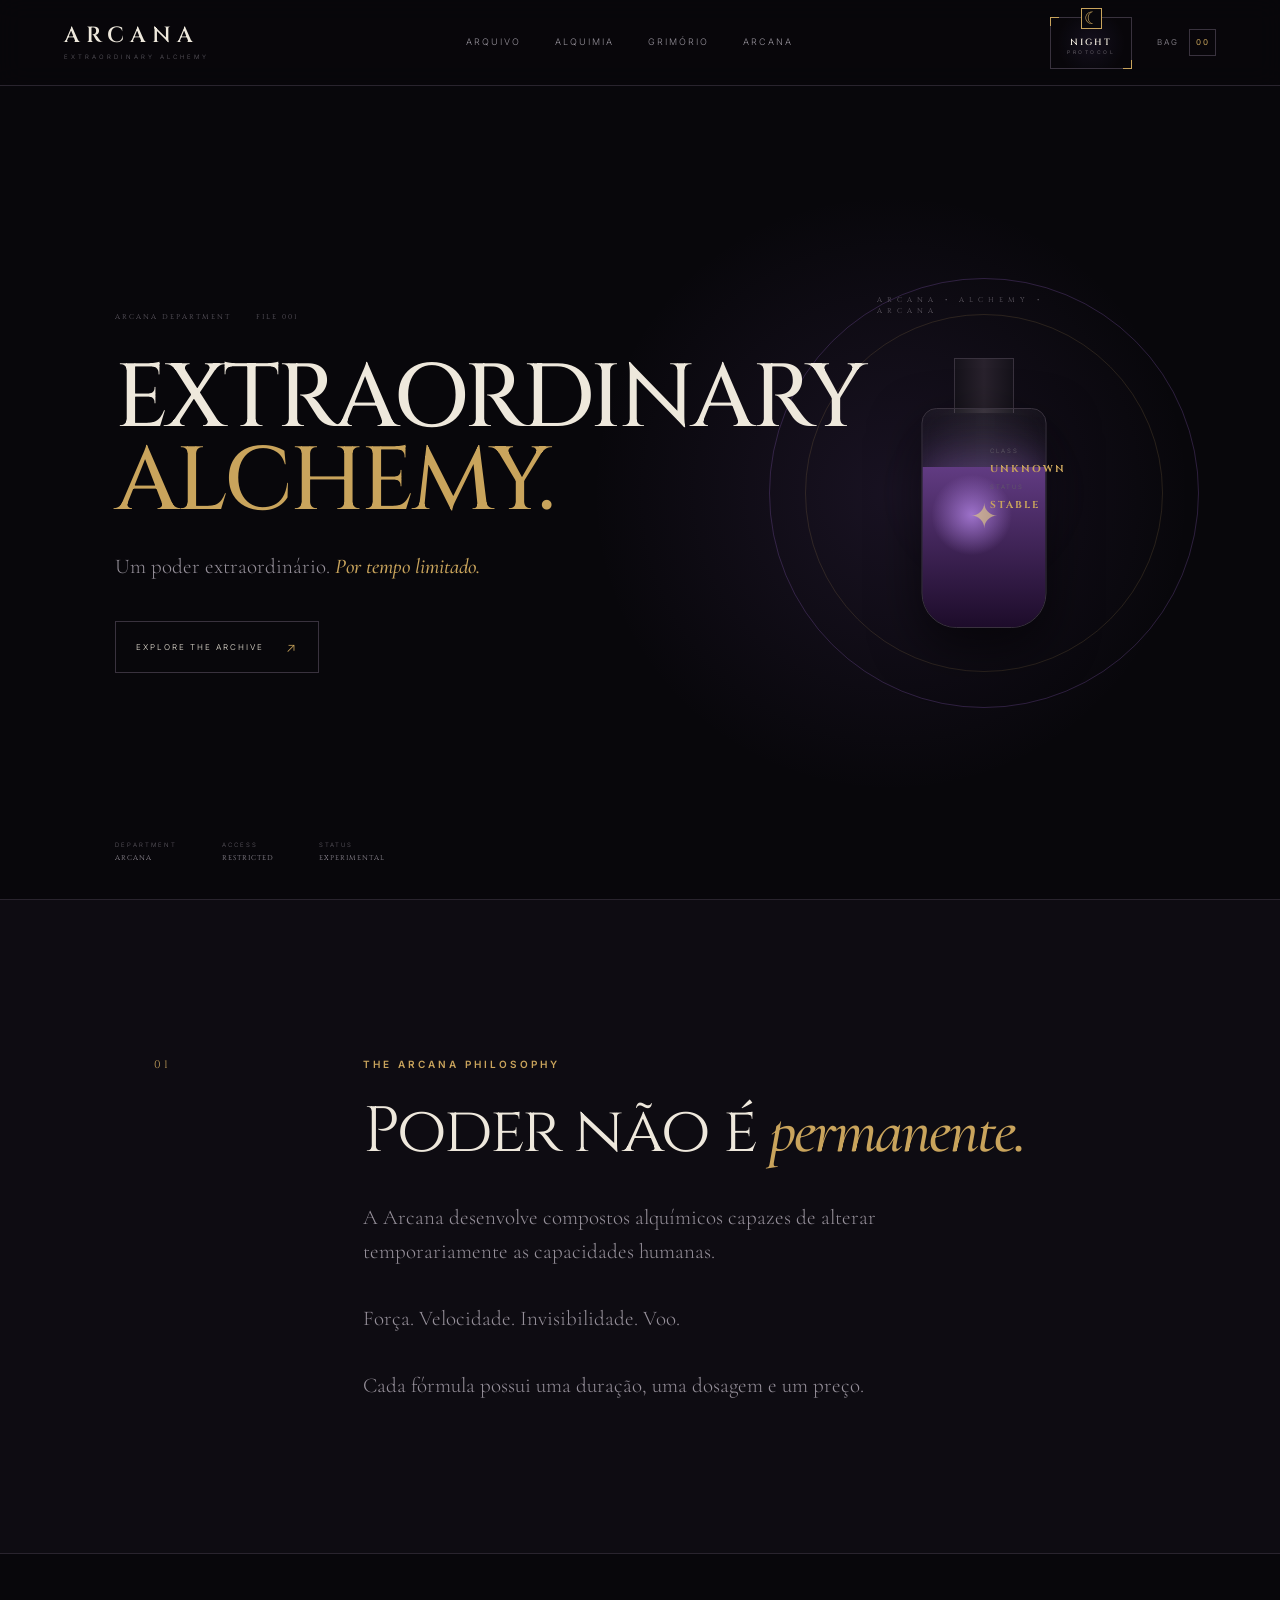
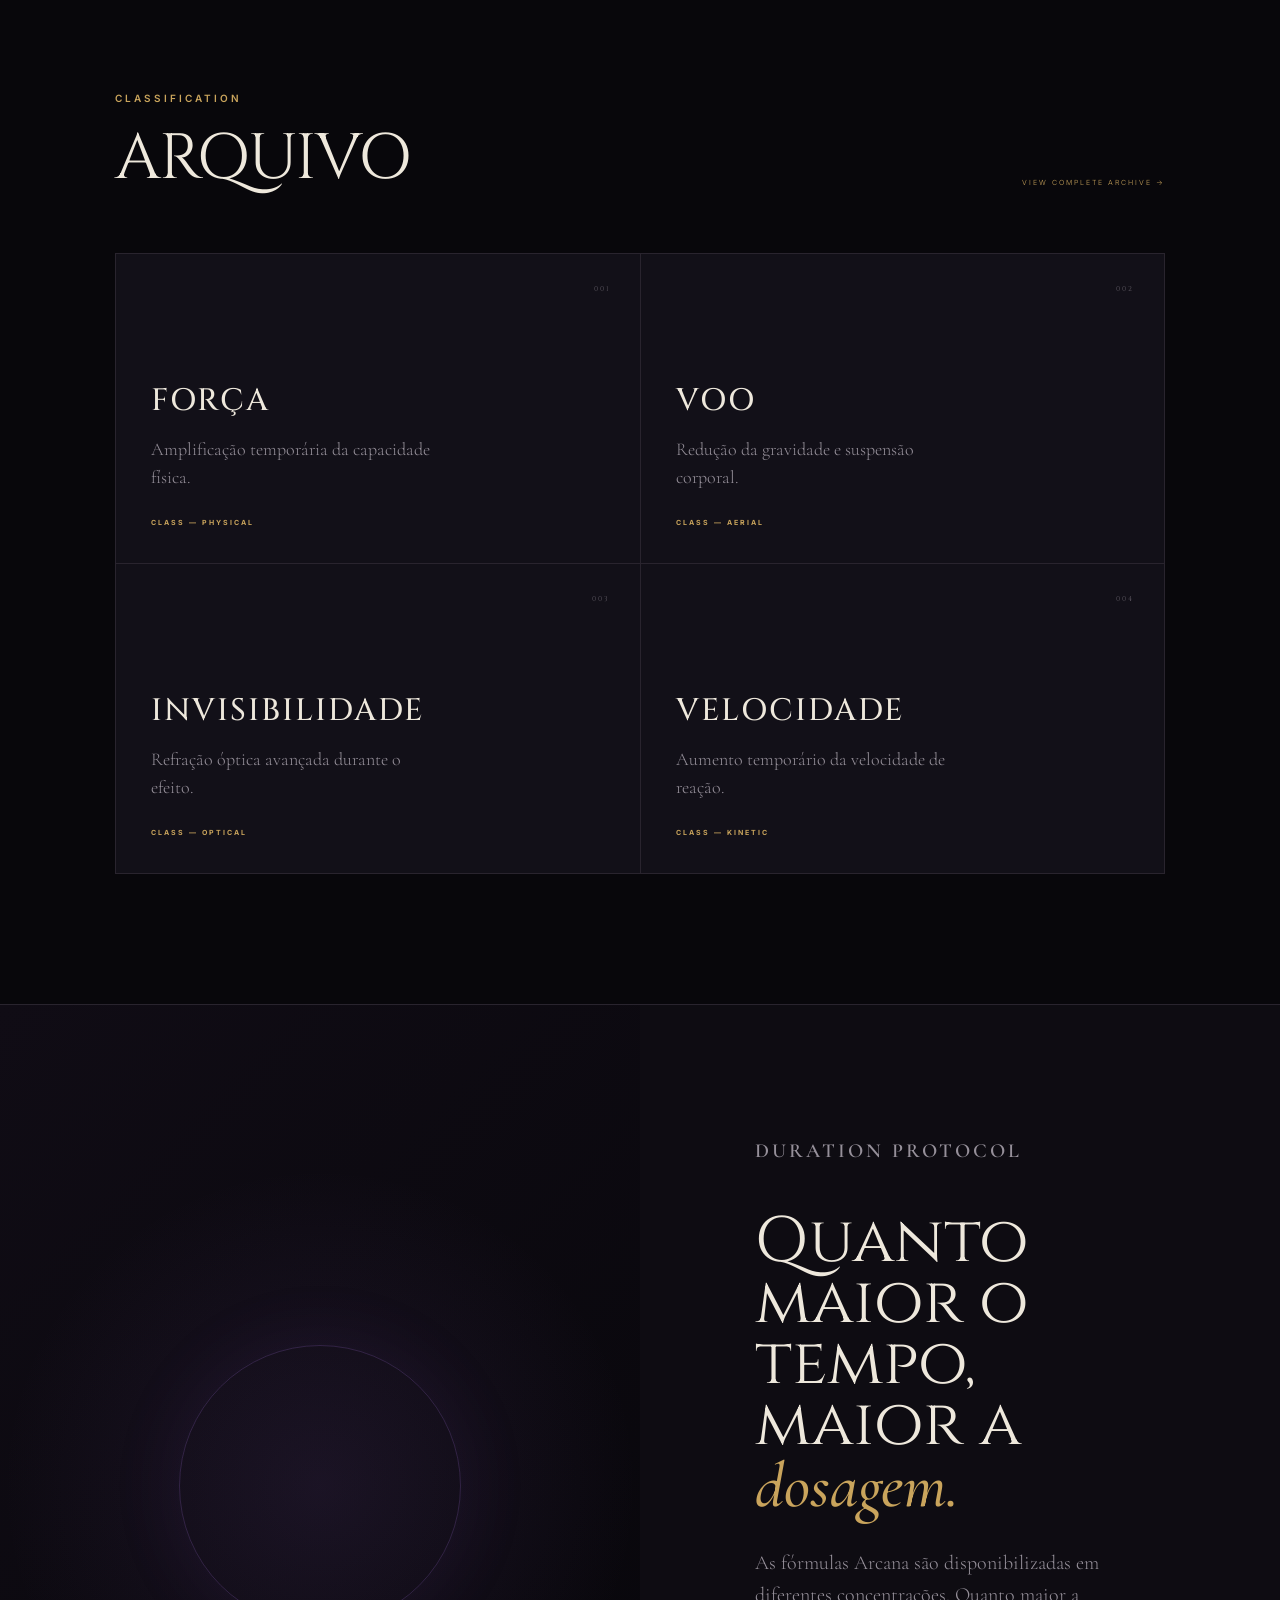
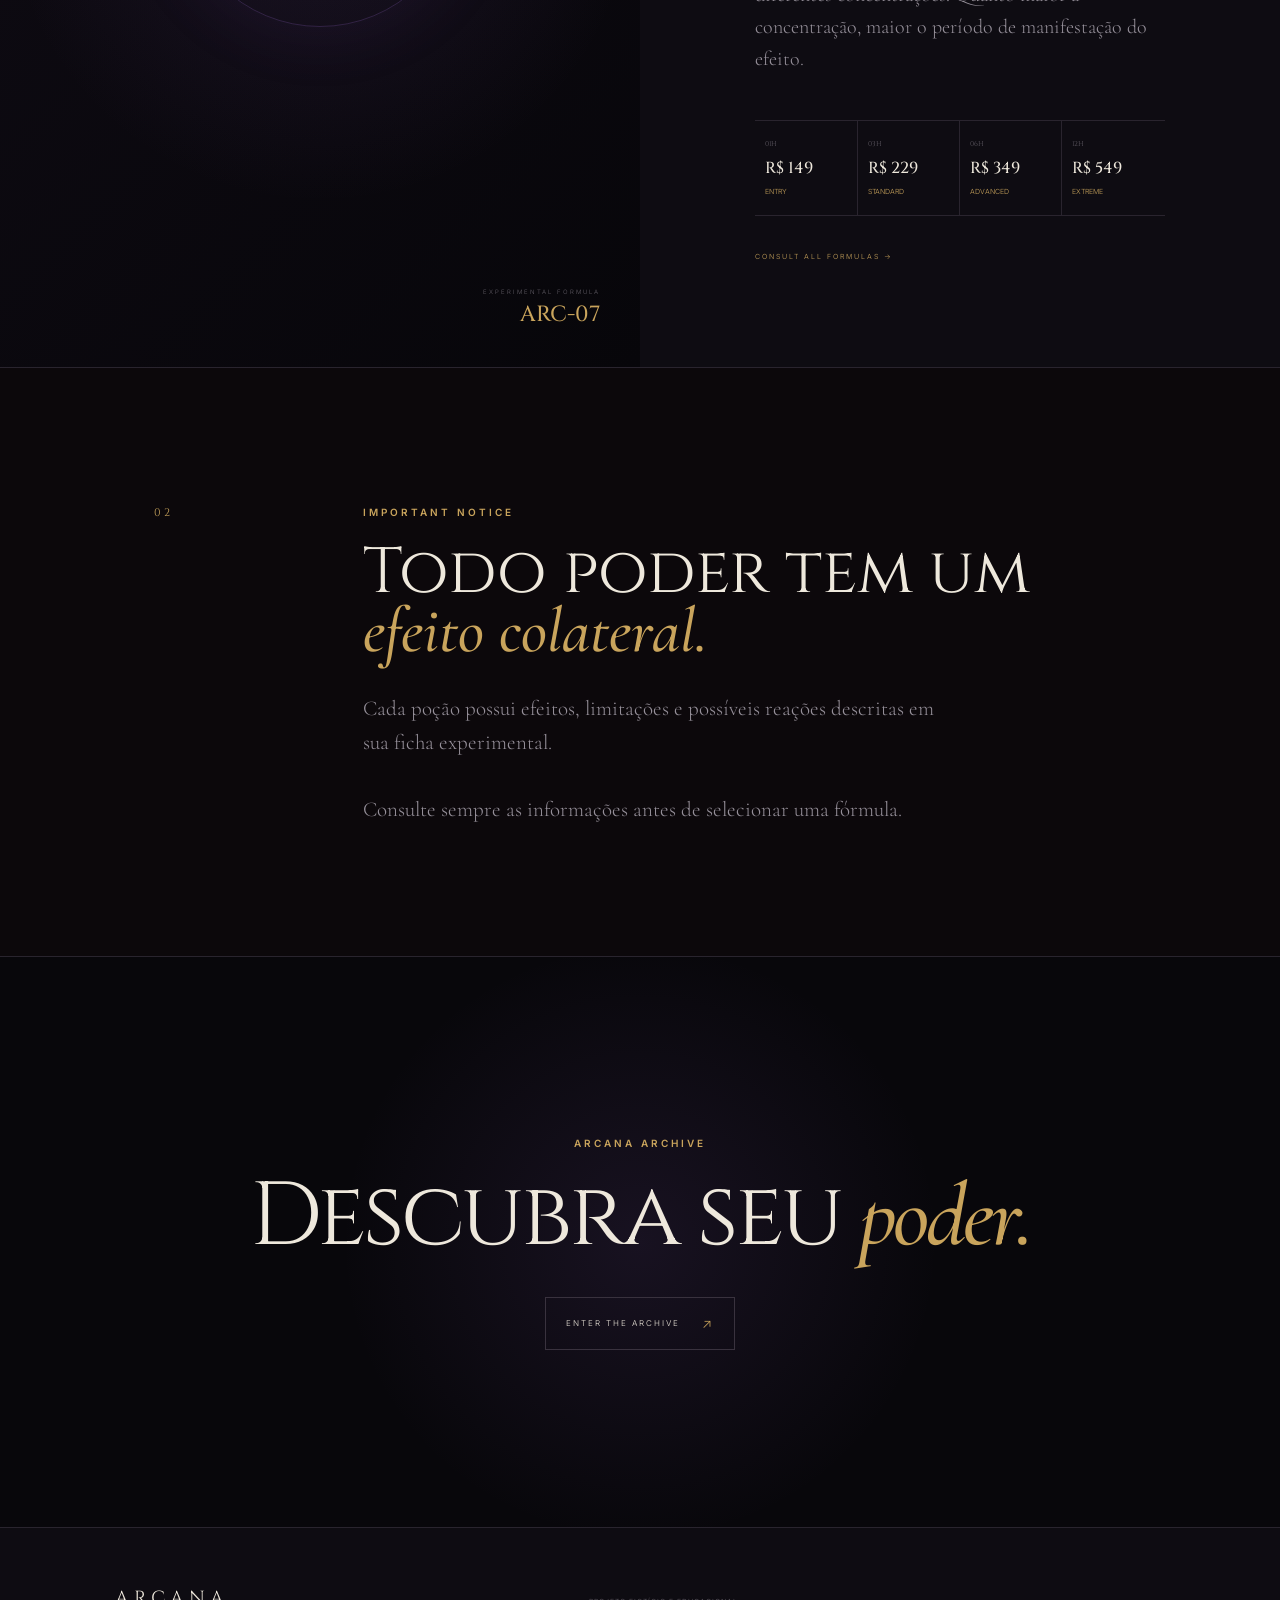
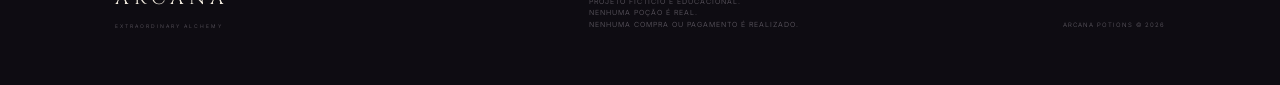
==== index.html @ ef40a5c5 "feat: cria estrutura inicial do Arcana Potions" ====
<!DOCTYPE html>
<html lang="pt-BR">

<head>

    <meta charset="UTF-8">

    <meta
        name="viewport"
        content="width=device-width, initial-scale=1.0"
    >

    <title>Arcana Potions — Extraordinary Alchemy</title>

    <link
        rel="stylesheet"
        href="css/style.css"
    >

</head>


<body>


    <!-- =====================================================
         CABEÇALHO
    ====================================================== -->

    <header class="topo">


        <!-- LOGO -->

        <a href="index.html" class="logo">

            <span>ARCANA</span>

            <small>
                EXTRAORDINARY ALCHEMY
            </small>

        </a>


        <!-- MENU -->

        <nav class="menu">

            <a href="pages/pocoes.html">
                Arquivo
            </a>

            <a href="pages/como-funciona.html">
                Alquimia
            </a>

            <a href="pages/grimorio.html">
                Grimório
            </a>

            <a href="pages/sobre.html">
                Arcana
            </a>

        </nav>


        <!-- CONTROLES -->

        <div class="controles">


            <!-- BOTÃO DE PROTOCOLO -->

            <button
                id="temaBtn"
                class="tema-arcana"
                aria-label="Alterar protocolo"
            >

                <span
                    class="tema-runa"
                    id="temaIcone"
                >
                    ☾
                </span>

                <span
                    class="tema-nome"
                    id="temaTexto"
                >
                    NIGHT
                </span>

                <span class="tema-detalhe">
                    PROTOCOL
                </span>

            </button>


            <!-- CARRINHO -->

            <a
                href="pages/carrinho.html"
                class="carrinho"
            >

                <span>
                    Bag
                </span>

                <strong>
                    00
                </strong>

            </a>

        </div>

    </header>



    <!-- =====================================================
         HERO / ENTRADA
    ====================================================== -->

    <main>


        <section class="entrada">


            <!-- TEXTO -->

            <div class="entrada-conteudo">


                <div class="codigo">

                    <span>
                        ARCANA DEPARTMENT
                    </span>

                    <span>
                        FILE 001
                    </span>

                </div>


                <h1>

                    EXTRAORDINARY

                    <span>
                        ALCHEMY.
                    </span>

                </h1>


                <p class="frase">

                    Um poder extraordinário.
                    <em>
                        Por tempo limitado.
                    </em>

                </p>


                <a
                    href="pages/pocoes.html"
                    class="botao-principal"
                >

                    EXPLORE THE ARCHIVE

                    <span>
                        ↗
                    </span>

                </a>

            </div>



            <!-- FRASCO -->

            <div class="frasco-area">


                <div class="circulo-magico">

                    <span>
                        ARCANA • ALCHEMY • ARCANA
                    </span>

                </div>


                <div class="frasco">


                    <div class="frasco-tampa"></div>


                    <div class="frasco-corpo">

                        <div class="liquido"></div>

                        <div class="simbolo">
                            ✦
                        </div>

                    </div>


                    <div class="informacao-frasco">

                        <span>
                            CLASS
                        </span>

                        <strong>
                            UNKNOWN
                        </strong>

                        <span>
                            STATUS
                        </span>

                        <strong>
                            STABLE
                        </strong>

                    </div>

                </div>

            </div>



            <!-- DADOS -->

            <div class="dados-entrada">


                <div>

                    <span>
                        DEPARTMENT
                    </span>

                    <strong>
                        ARCANA
                    </strong>

                </div>


                <div>

                    <span>
                        ACCESS
                    </span>

                    <strong>
                        RESTRICTED
                    </strong>

                </div>


                <div>

                    <span>
                        STATUS
                    </span>

                    <strong>
                        EXPERIMENTAL
                    </strong>

                </div>

            </div>

        </section>



        <!-- =================================================
             MANIFESTO
        ================================================== -->

        <section class="manifesto">


            <div>

                <span class="numero">
                    01
                </span>

            </div>


            <div>

                <p class="etiqueta">
                    THE ARCANA PHILOSOPHY
                </p>


                <h2>

                    Poder não é
                    <em>
                        permanente.
                    </em>

                </h2>


                <p class="texto">

                    A Arcana desenvolve compostos alquímicos
                    capazes de alterar temporariamente as
                    capacidades humanas.

                    <br><br>

                    Força. Velocidade. Invisibilidade.
                    Voo.

                    <br><br>

                    Cada fórmula possui uma duração,
                    uma dosagem e um preço.

                </p>

            </div>

        </section>



        <!-- =================================================
             CATEGORIAS
        ================================================== -->

        <section class="categorias">


            <div class="cabecalho-secao">


                <div>

                    <p class="etiqueta">
                        CLASSIFICATION
                    </p>

                    <h2>
                        ARQUIVO
                    </h2>

                </div>


                <a
                    href="pages/pocoes.html"
                    class="link"
                >
                    VIEW COMPLETE ARCHIVE →
                </a>

            </div>



            <div class="categorias-grid">


                <!-- FORÇA -->

                <a
                    href="pages/pocoes.html"
                    class="categoria"
                >

                    <span class="categoria-numero">
                        001
                    </span>

                    <h3>
                        FORÇA
                    </h3>

                    <p>
                        Amplificação temporária da
                        capacidade física.
                    </p>

                    <strong>
                        CLASS — PHYSICAL
                    </strong>

                </a>


                <!-- VOO -->

                <a
                    href="pages/pocoes.html"
                    class="categoria"
                >

                    <span class="categoria-numero">
                        002
                    </span>

                    <h3>
                        VOO
                    </h3>

                    <p>
                        Redução da gravidade e
                        suspensão corporal.
                    </p>

                    <strong>
                        CLASS — AERIAL
                    </strong>

                </a>


                <!-- INVISIBILIDADE -->

                <a
                    href="pages/pocoes.html"
                    class="categoria"
                >

                    <span class="categoria-numero">
                        003
                    </span>

                    <h3>
                        INVISIBILIDADE
                    </h3>

                    <p>
                        Refração óptica avançada
                        durante o efeito.
                    </p>

                    <strong>
                        CLASS — OPTICAL
                    </strong>

                </a>


                <!-- VELOCIDADE -->

                <a
                    href="pages/pocoes.html"
                    class="categoria"
                >

                    <span class="categoria-numero">
                        004
                    </span>

                    <h3>
                        VELOCIDADE
                    </h3>

                    <p>
                        Aumento temporário da
                        velocidade de reação.
                    </p>

                    <strong>
                        CLASS — KINETIC
                    </strong>

                </a>

            </div>

        </section>



        <!-- =================================================
             DOSAGEM
        ================================================== -->

        <section class="dosagem">


            <div class="dosagem-imagem">

                <div class="marcacao">

                    <span>
                        EXPERIMENTAL FORMULA
                    </span>

                    <strong>
                        ARC-07
                    </strong>

                </div>

            </div>



            <div class="dosagem-conteudo">


                <p class="etiqueta">
                    DURATION PROTOCOL
                </p>


                <h2>
                    Quanto maior
                    o tempo,
                    maior a
                    <em>
                        dosagem.
                    </em>
                </h2>


                <p>

                    As fórmulas Arcana são disponibilizadas
                    em diferentes concentrações.

                    Quanto maior a concentração,
                    maior o período de manifestação
                    do efeito.

                </p>



                <div class="duracoes">


                    <div>

                        <span>
                            01H
                        </span>

                        <strong>
                            R$ 149
                        </strong>

                        <small>
                            ENTRY
                        </small>

                    </div>


                    <div>

                        <span>
                            03H
                        </span>

                        <strong>
                            R$ 229
                        </strong>

                        <small>
                            STANDARD
                        </small>

                    </div>


                    <div>

                        <span>
                            06H
                        </span>

                        <strong>
                            R$ 349
                        </strong>

                        <small>
                            ADVANCED
                        </small>

                    </div>


                    <div>

                        <span>
                            12H
                        </span>

                        <strong>
                            R$ 549
                        </strong>

                        <small>
                            EXTREME
                        </small>

                    </div>

                </div>


                <a
                    href="pages/pocoes.html"
                    class="link"
                >
                    CONSULT ALL FORMULAS →
                </a>

            </div>

        </section>



        <!-- =================================================
             AVISO
        ================================================== -->

        <section class="aviso">


            <div>

                <span class="aviso-numero">
                    02
                </span>

            </div>


            <div class="aviso-conteudo">


                <p class="etiqueta">
                    IMPORTANT NOTICE
                </p>


                <h2>
                    Todo poder
                    tem um
                    <em>
                        efeito colateral.
                    </em>
                </h2>


                <p>

                    Cada poção possui efeitos,
                    limitações e possíveis reações
                    descritas em sua ficha experimental.

                    <br><br>

                    Consulte sempre as informações
                    antes de selecionar uma fórmula.

                </p>

            </div>

        </section>



        <!-- =================================================
             CTA FINAL
        ================================================== -->

        <section class="final">


            <p class="etiqueta">
                ARCANA ARCHIVE
            </p>


            <h2>

                Descubra
                seu
                <em>
                    poder.
                </em>

            </h2>


            <a
                href="pages/pocoes.html"
                class="botao-principal"
            >

                ENTER THE ARCHIVE

                <span>
                    ↗
                </span>

            </a>

        </section>

    </main>



    <!-- =====================================================
         FOOTER
    ====================================================== -->

    <footer>


        <div class="footer-logo">

            ARCANA

            <small>
                EXTRAORDINARY ALCHEMY
            </small>

        </div>


        <div class="footer-info">

            <p>
                PROJETO FICTÍCIO E EDUCACIONAL.
            </p>

            <p>
                NENHUMA POÇÃO É REAL.
            </p>

            <p>
                NENHUMA COMPRA OU PAGAMENTO É REALIZADO.
            </p>

        </div>


        <div class="footer-direitos">

            ARCANA POTIONS © 2026

        </div>

    </footer>



    <!-- =====================================================
         JAVASCRIPT
    ====================================================== -->

    <script src="js/script.js"></script>

</body>

</html>
---- css/style.css ----
@import url('https://fonts.googleapis.com/css2?family=Cinzel:wght@400;500;600;700&family=Cormorant+Garamond:ital,wght@0,400;0,500;0,600;1,400;1,500&family=Inter:wght@300;400;500;600&display=swap');


/* =========================================================
   ARCANA POTIONS
   SISTEMA VISUAL PRINCIPAL
========================================================= */

:root {

    /* Fundo */
    --fundo: #08070b;
    --fundo-secundario: #0e0c12;
    --fundo-card: #121018;

    /* Identidade */
    --dourado: #c9a45c;
    --dourado-claro: #e1c986;

    --roxo: #8b5fbf;
    --roxo-claro: #b58bdd;

    /* Texto */
    --texto: #eee8dc;
    --texto-secundario: #96909a;
    --texto-fraco: #625d66;

    /* Bordas */
    --borda: #29242e;
    --borda-clara: #39323e;

    /* Sombras */
    --sombra: rgba(0, 0, 0, 0.55);
}


/* =========================================================
   RESET
========================================================= */

* {
    margin: 0;
    padding: 0;
    box-sizing: border-box;
}

html {
    scroll-behavior: smooth;
}

body {

    background-color: var(--fundo);
    color: var(--texto);

    font-family: 'Inter', sans-serif;
    font-weight: 300;

    line-height: 1.6;

    overflow-x: hidden;

    transition:
        background-color 0.7s ease,
        color 0.7s ease;
}

a {
    color: inherit;
    text-decoration: none;
}

button {
    font-family: inherit;
}


/* =========================================================
   TIPOGRAFIA
========================================================= */

h1,
h2,
h3,
.logo,
.etiqueta,
.categoria-numero,
.codigo,
.dados-entrada,
.marcacao,
.duracoes,
.footer-logo {

    font-family: 'Cinzel', serif;
}

em {

    color: var(--dourado);

    font-family: 'Cormorant Garamond', serif;

    font-weight: 500;
}


/* =========================================================
   HEADER
========================================================= */

.topo {

    position: relative;
    z-index: 20;

    width: 100%;
    min-height: 86px;

    display: flex;
    align-items: center;
    justify-content: space-between;

    padding: 0 5vw;

    border-bottom: 1px solid var(--borda);

    background-color: rgba(8, 7, 11, 0.88);

    backdrop-filter: blur(12px);

    transition:
        background-color 0.7s ease,
        border-color 0.7s ease;
}


/* LOGO */

.logo {

    display: flex;
    flex-direction: column;

    line-height: 1;
}

.logo span {

    color: var(--texto);

    font-size: 22px;
    font-weight: 600;

    letter-spacing: 6px;
}

.logo small {

    margin-top: 7px;

    color: var(--texto-fraco);

    font-family: 'Inter', sans-serif;

    font-size: 6px;
    letter-spacing: 3px;
}


/* MENU */

.menu {

    display: flex;
    align-items: center;

    gap: 34px;
}

.menu a {

    position: relative;

    color: var(--texto-secundario);

    font-size: 9px;
    letter-spacing: 2px;

    text-transform: uppercase;

    transition:
        color 0.3s ease;
}

.menu a::after {

    content: "";

    position: absolute;

    left: 0;
    bottom: -8px;

    width: 0;
    height: 1px;

    background-color: var(--dourado);

    transition:
        width 0.3s ease;
}

.menu a:hover {

    color: var(--texto);
}

.menu a:hover::after {

    width: 100%;
}


/* CONTROLES */

.controles {

    display: flex;
    align-items: center;

    gap: 25px;
}


/* =========================================================
   ARCANA THEME SEAL
========================================================= */

.tema-arcana {

    position: relative;

    width: 82px;
    height: 52px;

    display: flex;
    flex-direction: column;

    align-items: center;
    justify-content: center;

    gap: 1px;

    border: 1px solid var(--borda-clara);

    background:
        radial-gradient(
            circle,
            rgba(139, 95, 191, 0.10),
            transparent 72%
        );

    color: var(--texto);

    cursor: pointer;

    font-family: 'Cinzel', serif;

    transition:
        border-color 0.4s ease,
        box-shadow 0.4s ease,
        background 0.5s ease,
        transform 0.3s ease;
}


/* CANTOS */

.tema-arcana::before,
.tema-arcana::after {

    content: "";

    position: absolute;

    width: 8px;
    height: 8px;

    border-color: var(--dourado);

    border-style: solid;

    transition:
        border-color 0.4s ease,
        width 0.4s ease,
        height 0.4s ease;
}

.tema-arcana::before {

    top: -1px;
    left: -1px;

    border-width: 1px 0 0 1px;
}

.tema-arcana::after {

    right: -1px;
    bottom: -1px;

    border-width: 0 1px 1px 0;
}


/* RUNA */

.tema-runa {

    position: absolute;

    top: -10px;

    width: 21px;
    height: 21px;

    display: flex;
    align-items: center;
    justify-content: center;

    border: 1px solid var(--dourado);

    background: var(--fundo);

    color: var(--dourado);

    font-family: 'Cormorant Garamond', serif;

    font-size: 17px;
    line-height: 1;

    transition:
        transform 0.7s ease,
        color 0.4s ease,
        border-color 0.4s ease,
        background 0.4s ease,
        box-shadow 0.4s ease;
}


/* NOME */

.tema-nome {

    margin-top: 6px;

    color: var(--texto);

    font-family: 'Cinzel', serif;

    font-size: 9px;
    font-weight: 600;

    letter-spacing: 2px;

    transition:
        opacity 0.25s ease,
        transform 0.4s ease,
        letter-spacing 0.5s ease,
        color 0.4s ease;
}


/* DETALHE */

.tema-detalhe {

    color: var(--texto-fraco);

    font-family: 'Inter', sans-serif;

    font-size: 5px;

    letter-spacing: 2.5px;

    transition:
        color 0.4s ease;
}


/* HOVER */

.tema-arcana:hover {

    border-color: var(--dourado);

    background:
        radial-gradient(
            circle,
            rgba(139, 95, 191, 0.16),
            transparent 72%
        );

    box-shadow:
        0 0 18px rgba(139, 95, 191, 0.14);

    transform: translateY(-1px);
}

.tema-arcana:hover .tema-runa {

    transform: rotate(180deg);

    box-shadow:
        0 0 12px rgba(201, 164, 92, 0.22);
}

.tema-arcana:hover .tema-nome {

    letter-spacing: 3px;
}


/* ANIMAÇÃO DE TROCA */

.tema-arcana.trocando .tema-nome {

    animation:
        desmontarTexto 0.65s ease forwards;
}

.tema-arcana.trocando .tema-runa {

    animation:
        girarRuna 0.65s ease;
}

@keyframes desmontarTexto {

    0% {
        opacity: 1;
        transform: translateY(0);
        letter-spacing: 2px;
    }

    40% {
        opacity: 0;
        transform: translateY(-6px);
        letter-spacing: 8px;
    }

    60% {
        opacity: 0;
        transform: translateY(6px);
        letter-spacing: 8px;
    }

    100% {
        opacity: 1;
        transform: translateY(0);
        letter-spacing: 2px;
    }
}

@keyframes girarRuna {

    0% {
        transform: rotate(0deg);
    }

    50% {
        transform: rotate(180deg) scale(0.7);
    }

    100% {
        transform: rotate(360deg) scale(1);
    }
}


/* =========================================================
   CARRINHO
========================================================= */

.carrinho {

    display: flex;
    align-items: center;

    gap: 10px;

    color: var(--texto-secundario);

    font-size: 8px;
    letter-spacing: 2px;

    text-transform: uppercase;
}

.carrinho strong {

    width: 27px;
    height: 27px;

    display: flex;
    align-items: center;
    justify-content: center;

    border: 1px solid var(--borda-clara);

    color: var(--dourado);

    font-size: 8px;
    font-weight: 400;

    transition:
        border-color 0.3s ease,
        color 0.3s ease;
}

.carrinho:hover strong {

    border-color: var(--dourado);
}


/* =========================================================
   HERO
========================================================= */

.entrada {

    position: relative;

    min-height: calc(100vh - 86px);

    display: grid;

    grid-template-columns: 1fr 0.8fr;

    align-items: center;

    padding: 8vh 9vw;

    overflow: hidden;

    border-bottom: 1px solid var(--borda);
}

.entrada::before {

    content: "";

    position: absolute;

    width: 650px;
    height: 650px;

    right: 5%;
    top: 50%;

    transform: translateY(-50%);

    background:
        radial-gradient(
            circle,
            rgba(139, 95, 191, 0.13),
            transparent 65%
        );

    pointer-events: none;
}

.entrada-conteudo {

    position: relative;
    z-index: 2;
}

.codigo {

    display: flex;

    gap: 25px;

    margin-bottom: 35px;

    color: var(--texto-fraco);

    font-size: 7px;
    letter-spacing: 2px;
}

.entrada h1 {

    color: var(--texto);

    font-size: clamp(50px, 7vw, 105px);

    line-height: 0.93;

    font-weight: 500;

    letter-spacing: -3px;
}

.entrada h1 span {

    color: var(--dourado);

    transition:
        color 0.7s ease;
}

.frase {

    margin-top: 30px;

    color: var(--texto-secundario);

    font-family: 'Cormorant Garamond', serif;

    font-size: 21px;

    line-height: 1.25;
}


/* =========================================================
   BOTÃO PRINCIPAL
========================================================= */

.botao-principal {

    display: inline-flex;

    align-items: center;

    gap: 22px;

    margin-top: 40px;

    padding: 15px 20px;

    border: 1px solid var(--borda-clara);

    color: var(--texto);

    font-family: 'Inter', sans-serif;

    font-size: 8px;

    letter-spacing: 2px;

    transition:
        border-color 0.3s ease,
        background-color 0.3s ease,
        color 0.3s ease,
        transform 0.3s ease;
}

.botao-principal span {

    color: var(--dourado);

    font-size: 13px;

    transition:
        transform 0.3s ease;
}

.botao-principal:hover {

    border-color: var(--dourado);

    background-color:
        rgba(201, 164, 92, 0.04);

    transform: translateY(-2px);
}

.botao-principal:hover span {

    transform:
        translate(3px, -3px);
}


/* =========================================================
   FRASCO
========================================================= */

.frasco-area {

    position: relative;

    height: 620px;

    display: flex;

    align-items: center;
    justify-content: center;
}

.frasco-area::after {

    content: "";

    position: absolute;

    width: 180px;
    height: 180px;

    border-radius: 50%;

    background:
        radial-gradient(
            circle,
            rgba(139, 95, 191, 0.10),
            transparent 70%
        );

    filter: blur(15px);

    pointer-events: none;
}

.circulo-magico {

    position: absolute;

    width: 430px;
    height: 430px;

    border: 1px solid rgba(139, 95, 191, 0.28);

    border-radius: 50%;

    animation:
        girar 35s linear infinite;
}

.circulo-magico::before {

    content: "";

    position: absolute;

    inset: 35px;

    border: 1px solid rgba(201, 164, 92, 0.16);

    border-radius: 50%;
}

.circulo-magico::after {

    content: "✦";

    position: absolute;

    top: 50%;
    left: 50%;

    transform:
        translate(-50%, -50%);

    color: var(--roxo);

    font-size: 30px;
}

.circulo-magico span {

    position: absolute;

    top: 16px;
    left: 50%;

    transform:
        translateX(-50%);

    color: var(--texto-fraco);

    font-family: 'Cinzel', serif;

    font-size: 7px;
    letter-spacing: 5px;
}


/* FRASCO */

.frasco {

    position: relative;
    z-index: 3;

    width: 145px;
    height: 270px;
}

.frasco-tampa {

    position: absolute;

    top: 0;
    left: 50%;

    transform:
        translateX(-50%);

    width: 60px;
    height: 55px;

    border: 1px solid var(--borda-clara);

    border-bottom: none;

    background:
        linear-gradient(
            90deg,
            #15121a,
            #29222d,
            #15121a
        );
}

.frasco-corpo {

    position: absolute;

    left: 50%;
    bottom: 0;

    transform:
        translateX(-50%);

    width: 125px;
    height: 220px;

    overflow: hidden;

    border: 1px solid var(--borda-clara);

    border-radius:
        15px 15px 35px 35px;

    background:
        linear-gradient(
            90deg,
            rgba(255,255,255,0.02),
            rgba(255,255,255,0.08),
            rgba(255,255,255,0.02)
        );

    box-shadow:
        inset 0 0 25px rgba(255,255,255,0.025),
        0 20px 50px var(--sombra);
}

.liquido {

    position: absolute;

    left: 0;
    bottom: 0;

    width: 100%;
    height: 73%;

    background:
        radial-gradient(
            circle at 40% 30%,
            rgba(200, 150, 255, 0.65),
            transparent 30%
        ),
        linear-gradient(
            180deg,
            #613b82,
            #1d0c2a
        );

    box-shadow:
        0 -10px 35px rgba(139, 95, 191, 0.35);
}

.simbolo {

    position: absolute;

    top: 50%;
    left: 50%;

    transform:
        translate(-50%, -50%);

    color:
        rgba(225, 201, 134, 0.65);

    font-family: 'Cinzel', serif;

    font-size: 34px;
    font-weight: 500;
}

.informacao-frasco {

    position: absolute;

    right: -10px;
    bottom: 115px;

    display: flex;
    flex-direction: column;

    gap: 5px;

    color: var(--texto-fraco);

    font-size: 6px;
    letter-spacing: 2px;
}

.informacao-frasco strong {

    color: var(--dourado);

    font-family: 'Cinzel', serif;

    font-size: 10px;
}


/* =========================================================
   ANIMAÇÃO
========================================================= */

@keyframes girar {

    from {
        transform: rotate(0deg);
    }

    to {
        transform: rotate(360deg);
    }
}


/* =========================================================
   DADOS
========================================================= */

.dados-entrada {

    position: absolute;

    left: 9vw;
    bottom: 35px;

    display: flex;

    gap: 45px;
}

.dados-entrada div {

    display: flex;
    flex-direction: column;

    gap: 3px;
}

.dados-entrada span {

    color: var(--texto-fraco);

    font-family: 'Inter', sans-serif;

    font-size: 6px;
    letter-spacing: 2px;
}

.dados-entrada strong {

    color: var(--texto-secundario);

    font-size: 7px;
    font-weight: 400;

    letter-spacing: 1px;
}


/* =========================================================
   MANIFESTO
========================================================= */

.manifesto {

    display: grid;

    grid-template-columns: 120px 1fr;

    gap: 7vw;

    padding: 150px 12vw;

    background-color: var(--fundo-secundario);

    border-bottom: 1px solid var(--borda);
}

.numero {

    color: var(--dourado);

    font-family: 'Cinzel', serif;

    font-size: 11px;
    letter-spacing: 3px;
}

.etiqueta {

    margin-bottom: 20px;

    color: var(--texto-fraco);

    font-family: 'Inter', sans-serif;

    font-size: 7px;
    letter-spacing: 3px;
}

.manifesto h2 {

    max-width: 850px;

    color: var(--texto);

    font-size: clamp(35px, 5vw, 67px);

    line-height: 1.05;

    font-weight: 400;

    letter-spacing: -2px;
}

.manifesto .texto {

    max-width: 600px;

    margin-top: 35px;

    color: var(--texto-secundario);

    font-family: 'Cormorant Garamond', serif;

    font-size: 21px;
}


/* =========================================================
   CATEGORIAS
========================================================= */

.categorias {

    padding: 130px 9vw;

    border-bottom: 1px solid var(--borda);
}

.cabecalho-secao {

    display: flex;

    align-items: flex-end;
    justify-content: space-between;

    margin-bottom: 65px;
}

.cabecalho-secao h2 {

    color: var(--texto);

    font-size: clamp(38px, 5vw, 70px);

    line-height: 0.9;

    font-weight: 400;

    letter-spacing: -2px;
}

.categorias-grid {

    display: grid;

    grid-template-columns:
        repeat(2, 1fr);

    border-top: 1px solid var(--borda);
    border-left: 1px solid var(--borda);
}

.categoria {

    position: relative;

    min-height: 310px;

    display: flex;
    flex-direction: column;

    justify-content: flex-end;

    padding: 35px;

    overflow: hidden;

    border-right: 1px solid var(--borda);
    border-bottom: 1px solid var(--borda);

    background-color: var(--fundo-card);

    transition:
        background-color 0.5s ease;
}

.categoria::before {

    content: "";

    position: absolute;

    top: 0;
    left: 0;

    width: 100%;
    height: 2px;

    background-color: var(--roxo);

    transform:
        scaleX(0);

    transform-origin: left;

    transition:
        transform 0.5s ease,
        background-color 0.5s ease;
}

.categoria:hover {

    background-color: #17131d;
}

.categoria:hover::before {

    transform:
        scaleX(1);
}

.categoria-numero {

    position: absolute;

    top: 30px;
    right: 30px;

    color: var(--texto-fraco);

    font-size: 7px;
    letter-spacing: 2px;
}

.categoria h3 {

    color: var(--texto);

    font-size: 31px;
    font-weight: 500;

    letter-spacing: 2px;
}

.categoria p {

    max-width: 280px;

    margin-top: 8px;

    color: var(--texto-secundario);

    font-family: 'Cormorant Garamond', serif;

    font-size: 18px;
}

.categoria strong {

    margin-top: 25px;

    color: var(--dourado);

    font-family: 'Inter', sans-serif;

    font-size: 7px;

    letter-spacing: 2px;
}


/* =========================================================
   DOSAGEM
========================================================= */

.dosagem {

    display: grid;

    grid-template-columns: 1fr 1fr;

    min-height: 650px;

    border-bottom: 1px solid var(--borda);
}

.dosagem-imagem {

    position: relative;

    min-height: 500px;

    background:
        radial-gradient(
            circle at center,
            rgba(139, 95, 191, 0.12),
            transparent 55%
        ),
        linear-gradient(
            135deg,
            #100c15,
            #07060a
        );
}

.dosagem-imagem::before {

    content: "";

    position: absolute;

    width: 280px;
    height: 280px;

    top: 50%;
    left: 50%;

    transform:
        translate(-50%, -50%);

    border: 1px solid rgba(139, 95, 191, 0.25);

    border-radius: 50%;

    box-shadow:
        0 0 80px rgba(139, 95, 191, 0.08);
}

.marcacao {

    position: absolute;

    right: 40px;
    bottom: 35px;

    display: flex;
    flex-direction: column;

    text-align: right;
}

.marcacao span {

    color: var(--texto-fraco);

    font-family: 'Inter', sans-serif;

    font-size: 6px;
    letter-spacing: 2px;
}

.marcacao strong {

    color: var(--dourado);

    font-size: 22px;

    font-weight: 500;
}

.dosagem-conteudo {

    padding: 100px 9vw;

    background-color: var(--fundo-secundario);
}

.dosagem-conteudo h2 {

    margin-top: 20px;

    color: var(--texto);

    font-size: clamp(38px, 5vw, 65px);

    line-height: 0.95;

    font-weight: 400;
}

.dosagem-conteudo > p {

    max-width: 500px;

    margin-top: 30px;

    color: var(--texto-secundario);

    font-family: 'Cormorant Garamond', serif;

    font-size: 20px;
}


/* DURAÇÕES */

.duracoes {

    display: grid;

    grid-template-columns:
        repeat(4, 1fr);

    margin-top: 45px;

    border-top: 1px solid var(--borda);
    border-bottom: 1px solid var(--borda);
}

.duracoes div {

    display: flex;
    flex-direction: column;

    gap: 5px;

    padding: 18px 10px;

    border-right: 1px solid var(--borda);
}

.duracoes div:last-child {

    border-right: none;
}

.duracoes span {

    color: var(--texto-fraco);

    font-size: 7px;
}

.duracoes strong {

    color: var(--texto);

    font-size: 16px;
    font-weight: 500;
}

.duracoes small {

    color: var(--dourado);

    font-family: 'Inter', sans-serif;

    font-size: 7px;
}


/* =========================================================
   LINKS
========================================================= */

.link {

    display: inline-block;

    margin-top: 35px;

    color: var(--dourado);

    font-family: 'Inter', sans-serif;

    font-size: 7px;

    letter-spacing: 2px;

    transition:
        letter-spacing 0.3s ease;
}

.link:hover {

    letter-spacing: 3px;
}


/* =========================================================
   AVISO
========================================================= */

.aviso {

    display: grid;

    grid-template-columns: 120px 1fr;

    gap: 7vw;

    padding: 130px 12vw;

    background-color: #0c080b;

    border-bottom: 1px solid var(--borda);

    transition:
        background-color 0.7s ease;
}

.aviso-numero {

    color: var(--dourado);

    font-family: 'Cinzel', serif;

    font-size: 11px;

    letter-spacing: 3px;
}

.aviso-conteudo {

    max-width: 800px;
}

.aviso-conteudo h2 {

    color: var(--texto);

    font-size: clamp(38px, 5vw, 70px);

    line-height: 0.9;

    font-weight: 400;
}

.aviso-conteudo > p:not(.etiqueta) {

    max-width: 600px;

    margin-top: 30px;

    color: var(--texto-secundario);

    font-family: 'Cormorant Garamond', serif;

    font-size: 21px;
}


/* =========================================================
   FINAL
========================================================= */

.final {

    position: relative;

    min-height: 570px;

    display: flex;
    flex-direction: column;

    align-items: center;
    justify-content: center;

    text-align: center;

    overflow: hidden;

    background-color: var(--fundo);
}

.final::before {

    content: "";

    position: absolute;

    width: 650px;
    height: 650px;

    left: 50%;
    top: 50%;

    transform:
        translate(-50%, -50%);

    background:
        radial-gradient(
            circle,
            rgba(139, 95, 191, 0.12),
            transparent 65%
        );

    pointer-events: none;
}

.final > * {

    position: relative;

    z-index: 2;
}

.final h2 {

    color: var(--texto);

    font-size: clamp(45px, 7vw, 95px);

    line-height: 0.9;

    font-weight: 400;

    letter-spacing: -3px;
}


/* =========================================================
   FOOTER
========================================================= */

footer {

    display: grid;

    grid-template-columns:
        1fr 1fr auto;

    align-items: end;

    gap: 40px;

    padding: 55px 9vw;

    border-top: 1px solid var(--borda);

    background-color: var(--fundo-secundario);
}

.footer-logo {

    display: flex;
    flex-direction: column;

    color: var(--texto);

    font-size: 19px;

    letter-spacing: 5px;
}

.footer-logo small {

    margin-top: 8px;

    color: var(--texto-fraco);

    font-family: 'Inter', sans-serif;

    font-size: 5px;

    letter-spacing: 2px;
}

.footer-info p {

    color: var(--texto-fraco);

    font-size: 7px;

    letter-spacing: 1px;
}

.footer-direitos {

    color: var(--texto-fraco);

    font-size: 6px;

    letter-spacing: 1px;
}


/* =========================================================
   TRANSIÇÕES GERAIS
========================================================= */

body,
.topo,
.manifesto,
.categoria,
.dosagem-imagem,
.dosagem-conteudo,
.aviso,
.final,
footer {

    transition:
        background-color 0.7s ease,
        color 0.7s ease,
        border-color 0.7s ease;
}


/* =========================================================
   BLOOD PROTOCOL
========================================================= */

body.modo-sangue {

    --fundo: #090305;
    --fundo-secundario: #14070a;
    --fundo-card: #19090c;

    --dourado: #b83a3a;
    --dourado-claro: #dc6262;

    --roxo: #8f1f2b;
    --roxo-claro: #c23a47;

    --texto: #f0dfdf;
    --texto-secundario: #a98f92;
    --texto-fraco: #684e52;

    --borda: #32171b;
    --borda-clara: #512127;

    --sombra: rgba(0, 0, 0, 0.7);
}


/* HEADER BLOOD */

body.modo-sangue .topo {

    background-color:
        rgba(9, 3, 5, 0.90);
}


/* HERO BLOOD */

body.modo-sangue .entrada::before {

    background:
        radial-gradient(
            circle,
            rgba(180, 25, 40, 0.18),
            transparent 65%
        );
}

body.modo-sangue .entrada h1 span {

    animation:
        sanguePulso 2.5s ease-in-out infinite;
}


/* FRASCO BLOOD */

body.modo-sangue .liquido {

    background:
        radial-gradient(
            circle at 40% 30%,
            rgba(255, 80, 80, 0.8),
            transparent 30%
        ),
        linear-gradient(
            180deg,
            #a51f2d,
            #38070d
        );

    box-shadow:
        0 -10px 35px rgba(190, 25, 45, 0.45);
}

body.modo-sangue .circulo-magico {

    border-color:
        rgba(190, 35, 50, 0.35);
}

body.modo-sangue .circulo-magico::before {

    border-color:
        rgba(170, 35, 45, 0.3);
}

body.modo-sangue .circulo-magico::after {

    color: #b83a3a;
}


/* CATEGORIAS BLOOD */

body.modo-sangue .categoria::before {

    background-color: #a51f2d;
}

body.modo-sangue .categoria:hover {

    background-color: #210b0f;
}


/* DOSAGEM BLOOD */

body.modo-sangue .dosagem-imagem {

    background:
        radial-gradient(
            circle at center,
            rgba(180, 25, 40, 0.13),
            transparent 55%
        ),
        linear-gradient(
            135deg,
            #16070a,
            #080304
        );
}

body.modo-sangue .dosagem-imagem::before {

    border-color:
        rgba(180, 25, 40, 0.25);

    box-shadow:
        0 0 80px rgba(180, 25, 40, 0.08);
}


/* AVISO BLOOD */

body.modo-sangue .aviso {

    background-color: #160609;
}


/* FINAL BLOOD */

body.modo-sangue .final::before {

    background:
        radial-gradient(
            circle,
            rgba(180, 25, 40, 0.16),
            transparent 65%
        );
}


/* BOTÃO BLOOD */

body.modo-sangue .tema-arcana {

    border-color: #8f1f2b;

    background:
        radial-gradient(
            circle,
            rgba(180, 25, 40, 0.18),
            transparent 72%
        );

    box-shadow:
        0 0 14px rgba(180, 25, 40, 0.12);
}

body.modo-sangue .tema-arcana::before,
body.modo-sangue .tema-arcana::after {

    border-color: #a83232;
}

body.modo-sangue .tema-runa {

    border-color: #a83232;

    background: #090305;

    color: #d65353;

    box-shadow:
        0 0 10px rgba(180, 25, 40, 0.22);
}

body.modo-sangue .tema-nome {

    color: #f0dfdf;
}

body.modo-sangue .tema-detalhe {

    color: #684e52;
}


/* ANIMAÇÃO BLOOD */

@keyframes sanguePulso {

    0%,
    100% {
        opacity: 1;
    }

    50% {
        opacity: 0.65;
    }
}


/* =========================================================
   RESPONSIVIDADE
========================================================= */

@media (max-width: 1000px) {

    .topo {

        padding:
            0 4vw;
    }

    .menu {

        gap: 18px;
    }

    .entrada {

        grid-template-columns:
            1fr 0.7fr;

        padding-left: 6vw;
        padding-right: 6vw;
    }

    .frasco-area {

        transform:
            scale(0.85);
    }

    .dados-entrada {

        left: 6vw;
    }

    .manifesto,
    .aviso {

        padding-left: 7vw;
        padding-right: 7vw;
    }

    .categorias {

        padding-left: 6vw;
        padding-right: 6vw;
    }

    .dosagem-conteudo {

        padding-left: 6vw;
        padding-right: 6vw;
    }

    footer {

        padding-left: 6vw;
        padding-right: 6vw;
    }
}


@media (max-width: 760px) {

    .topo {

        min-height: auto;

        flex-wrap: wrap;

        gap: 25px;

        padding-top: 22px;
        padding-bottom: 22px;
    }

    .menu {

        order: 3;

        width: 100%;

        justify-content: center;

        padding-top: 15px;

        border-top:
            1px solid var(--borda);
    }

    .controles {

        gap: 15px;
    }

    .entrada {

        grid-template-columns: 1fr;

        padding-top: 80px;
        padding-bottom: 120px;
    }

    .frasco-area {

        height: 470px;

        margin-top: 40px;
    }

    .circulo-magico {

        width: 340px;
        height: 340px;
    }

    .dados-entrada {

        gap: 20px;

        flex-wrap: wrap;
    }

    .manifesto,
    .aviso {

        grid-template-columns: 1fr;

        gap: 30px;

        padding-top: 90px;
        padding-bottom: 90px;
    }

    .categorias {

        padding-top: 90px;
        padding-bottom: 90px;
    }

    .cabecalho-secao {

        align-items: flex-start;

        flex-direction: column;

        gap: 30px;
    }

    .categorias-grid {

        grid-template-columns: 1fr;
    }

    .dosagem {

        grid-template-columns: 1fr;
    }

    .dosagem-imagem {

        min-height: 380px;
    }

    .dosagem-conteudo {

        padding-top: 80px;
        padding-bottom: 80px;
    }

    footer {

        grid-template-columns: 1fr;

        align-items: start;
    }
}


@media (max-width: 480px) {

    .logo span {

        font-size: 18px;

        letter-spacing: 4px;
    }

    .menu {

        gap: 12px;
    }

    .menu a {

        font-size: 7px;

        letter-spacing: 1px;
    }

    .tema-arcana {

        width: 74px;
        height: 48px;
    }

    .carrinho span {

        display: none;
    }

    .entrada {

        padding-left: 6vw;
        padding-right: 6vw;
    }

    .entrada h1 {

        font-size: 48px;

        letter-spacing: -2px;
    }

    .frasco-area {

        transform:
            scale(0.72);

        margin-left: -10%;
        margin-right: -10%;
    }

    .dados-entrada {

        position: relative;

        left: auto;
        bottom: auto;

        margin-top: 20px;
    }

    .duracoes {

        grid-template-columns:
            repeat(2, 1fr);
    }

    .duracoes div:nth-child(2) {

        border-right: none;
    }

    .duracoes div:nth-child(-n+2) {

        border-bottom:
            1px solid var(--borda);
    }

    .final {

        min-height: 480px;
    }
}











/* =====================================================
   ARQUIVO DE POÇÕES
===================================================== */

.arquivo-hero {
    max-width: 1200px;
    margin: 0 auto;
    padding: 150px 30px 80px;

    display: flex;
    justify-content: space-between;
    align-items: flex-end;
    gap: 60px;

    border-bottom: 1px solid var(--borda);
}

.arquivo-intro {
    max-width: 720px;
}

.etiqueta {
    display: inline-block;
    margin-bottom: 25px;

    font-family: "Inter", sans-serif;
    font-size: 10px;
    font-weight: 600;
    letter-spacing: 3px;
    color: var(--dourado);
}

.arquivo-intro h1 {
    margin: 0;

    font-family: "Cinzel", serif;
    font-size: clamp(48px, 7vw, 92px);
    line-height: 0.95;
    letter-spacing: -2px;
    font-weight: 600;

    color: var(--texto);
}

.arquivo-intro h1 span {
    color: var(--dourado);
}

.arquivo-intro p {
    max-width: 540px;
    margin-top: 35px;

    font-family: "Cormorant Garamond", serif;
    font-size: 21px;
    line-height: 1.5;

    color: var(--texto-secundario);
}


/* =====================================================
   DADOS DO ARQUIVO
===================================================== */

.arquivo-dados {
    display: flex;
    gap: 35px;
    padding-bottom: 5px;
}

.arquivo-dados div {
    min-width: 75px;

    display: flex;
    flex-direction: column;
    gap: 8px;
}

.arquivo-dados span {
    font-family: "Inter", sans-serif;
    font-size: 8px;
    letter-spacing: 2px;

    color: var(--texto-fraco);
}

.arquivo-dados strong {
    font-family: "Cinzel", serif;
    font-size: 13px;
    letter-spacing: 1px;

    color: var(--dourado);
}


/* =====================================================
   AVISO
===================================================== */

.arquivo-aviso {
    max-width: 1200px;
    margin: 0 auto;
    padding: 25px 30px;

    display: flex;
    align-items: center;
    gap: 20px;

    border-bottom: 1px solid var(--borda);
}

.arquivo-aviso > span {
    width: 34px;
    height: 34px;

    display: flex;
    justify-content: center;
    align-items: center;

    border: 1px solid var(--dourado);

    font-size: 15px;
    color: var(--dourado);
}

.arquivo-aviso p {
    margin: 0;

    font-family: "Inter", sans-serif;
    font-size: 10px;
    line-height: 1.7;
    letter-spacing: 0.5px;

    color: var(--texto-secundario);
}

.arquivo-aviso strong {
    margin-right: 12px;

    font-size: 9px;
    letter-spacing: 2px;

    color: var(--dourado);
}


/* =====================================================
   FILTROS
===================================================== */

.arquivo-filtros {
    max-width: 1200px;
    margin: 0 auto;
    padding: 65px 30px 35px;

    display: flex;
    justify-content: space-between;
    align-items: flex-end;
    gap: 30px;
}

.filtro-titulo {
    display: flex;
    flex-direction: column;
    gap: 7px;
}

.filtro-titulo span {
    font-family: "Inter", sans-serif;
    font-size: 8px;
    letter-spacing: 2px;

    color: var(--texto-fraco);
}

.filtro-titulo strong {
    font-family: "Cinzel", serif;
    font-size: 18px;
    letter-spacing: 1px;

    color: var(--texto);
}

.filtros-botoes {
    display: flex;
    flex-wrap: wrap;
    gap: 8px;
}

.filtros-botoes button {
    padding: 11px 16px;

    border: 1px solid var(--borda);

    background: transparent;

    font-family: "Inter", sans-serif;
    font-size: 8px;
    font-weight: 600;
    letter-spacing: 1.5px;

    color: var(--texto-fraco);

    cursor: pointer;

    transition:
        border-color 0.3s ease,
        color 0.3s ease,
        background 0.3s ease;
}

.filtros-botoes button:hover {
    border-color: var(--dourado);
    color: var(--dourado);
}

.filtros-botoes .filtro-ativo {
    border-color: var(--dourado);

    background: var(--dourado);

    color: var(--fundo);
}


/* =====================================================
   CATÁLOGO
===================================================== */

.arquivo-catalogo {
    max-width: 1200px;
    margin: 0 auto;
    padding: 20px 30px 100px;

    display: grid;
    grid-template-columns: repeat(2, 1fr);
    gap: 22px;
}


/* =====================================================
   CARD DA POÇÃO
===================================================== */

.pocao-card {
    min-height: 580px;

    display: grid;
    grid-template-columns: 42% 58%;

    border: 1px solid var(--borda);

    background: var(--fundo-card);

    transition:
        border-color 0.35s ease,
        transform 0.35s ease,
        box-shadow 0.35s ease;

    overflow: hidden;
}

.pocao-card:hover {
    transform: translateY(-4px);

    border-color: var(--borda-clara);

    box-shadow:
        0 20px 60px rgba(0, 0, 0, 0.35);
}


/* =====================================================
   ÁREA VISUAL DA POÇÃO
===================================================== */

.pocao-visual {
    position: relative;

    min-height: 580px;

    display: flex;
    justify-content: center;
    align-items: center;

    overflow: hidden;

    background:
        radial-gradient(
            circle at center,
            rgba(105, 55, 145, 0.12),
            transparent 55%
        );

    border-right: 1px solid var(--borda);
}

.pocao-visual::before {
    content: "";

    position: absolute;

    width: 210px;
    height: 210px;

    border: 1px solid rgba(155, 100, 190, 0.18);

    border-radius: 50%;

    box-shadow:
        0 0 0 18px rgba(155, 100, 190, 0.025),
        0 0 0 38px rgba(155, 100, 190, 0.018);

    transform: rotate(45deg);
}

.pocao-visual::after {
    content: "✦";

    position: absolute;

    top: 50%;
    left: 50%;

    transform: translate(-50%, -50%);

    font-size: 145px;

    color: rgba(180, 130, 210, 0.025);

    pointer-events: none;
}

.pocao-codigo {
    position: absolute;

    top: 20px;
    left: 20px;

    font-family: "Inter", sans-serif;
    font-size: 8px;
    letter-spacing: 2px;

    color: var(--texto-fraco);
}

.pocao-classificacao {
    position: absolute;

    right: 18px;
    bottom: 18px;

    writing-mode: vertical-rl;

    font-family: "Inter", sans-serif;
    font-size: 8px;
    font-weight: 600;
    letter-spacing: 2px;

    color: var(--dourado);
}


/* =====================================================
   FRASCO
===================================================== */

.pocao-fraco {
    position: relative;

    width: 100px;
    height: 190px;

    display: flex;
    justify-content: center;
    align-items: flex-end;

    z-index: 2;

    filter:
        drop-shadow(
            0 0 25px
            rgba(145, 70, 190, 0.25)
        );
}

.pocao-vidro {
    position: absolute;

    bottom: 0;

    width: 82px;
    height: 135px;

    border: 1px solid rgba(220, 190, 235, 0.45);

    border-radius: 18px 18px 28px 28px;

    background:
        linear-gradient(
            90deg,
            rgba(255,255,255,0.05),
            rgba(255,255,255,0.01) 40%,
            rgba(255,255,255,0.04)
        );

    box-shadow:
        inset 8px 0 15px rgba(255,255,255,0.03),
        inset -8px 0 15px rgba(0,0,0,0.15);
}

.pocao-vidro::before {
    content: "";

    position: absolute;

    top: -43px;
    left: 24px;

    width: 32px;
    height: 48px;

    border: 1px solid rgba(220, 190, 235, 0.45);

    border-bottom: none;

    background: rgba(255,255,255,0.015);
}

.pocao-vidro::after {
    content: "";

    position: absolute;

    top: -49px;
    left: 20px;

    width: 40px;
    height: 10px;

    border: 1px solid rgba(220, 190, 235, 0.5);

    background: var(--fundo-card);
}

.pocao-gota {
    position: absolute;

    bottom: 8px;

    width: 70px;
    height: 85px;

    border-radius: 10px 10px 23px 23px;

    background:
        linear-gradient(
            180deg,
            rgba(147, 79, 193, 0.8),
            rgba(72, 26, 106, 0.95)
        );

    box-shadow:
        0 0 30px rgba(130, 65, 180, 0.3);
}


/* =====================================================
   VARIAÇÕES DAS POÇÕES
===================================================== */

.pocao-azul {
    filter:
        drop-shadow(
            0 0 25px
            rgba(50, 110, 190, 0.25)
        );
}

.pocao-azul .pocao-gota {
    background:
        linear-gradient(
            180deg,
            rgba(68, 135, 200, 0.85),
            rgba(25, 55, 105, 0.95)
        );

    box-shadow:
        0 0 30px rgba(55, 120, 200, 0.3);
}

.pocao-roxo .pocao-gota {
    background:
        linear-gradient(
            180deg,
            rgba(160, 85, 210, 0.85),
            rgba(70, 30, 115, 0.95)
        );
}

.pocao-vermelho {
    filter:
        drop-shadow(
            0 0 25px
            rgba(180, 45, 55, 0.25)
        );
}

.pocao-vermelho .pocao-gota {
    background:
        linear-gradient(
            180deg,
            rgba(195, 60, 70, 0.85),
            rgba(85, 20, 28, 0.95)
        );

    box-shadow:
        0 0 30px rgba(190, 50, 65, 0.3);
}


/* =====================================================
   INFORMAÇÕES
===================================================== */

.pocao-info {
    padding: 35px 30px;

    display: flex;
    flex-direction: column;
}

.pocao-numero {
    font-family: "Inter", sans-serif;
    font-size: 8px;
    letter-spacing: 2px;

    color: var(--dourado);
}

.pocao-info h2 {
    margin: 12px 0 15px;

    font-family: "Cinzel", serif;
    font-size: 27px;
    line-height: 1.15;

    color: var(--texto);
}

.pocao-descricao {
    margin: 0;

    font-family: "Cormorant Garamond", serif;
    font-size: 18px;
    line-height: 1.45;

    color: var(--texto-secundario);
}


/* =====================================================
   DETALHES
===================================================== */

.pocao-detalhes {
    display: grid;
    grid-template-columns: 1fr 1fr;

    margin-top: 30px;

    border-top: 1px solid var(--borda);
    border-bottom: 1px solid var(--borda);
}

.pocao-detalhes div {
    padding: 16px 0;

    display: flex;
    flex-direction: column;
    gap: 7px;
}

.pocao-detalhes div + div {
    padding-left: 18px;

    border-left: 1px solid var(--borda);
}

.pocao-detalhes span {
    font-family: "Inter", sans-serif;
    font-size: 7px;
    letter-spacing: 1.5px;

    color: var(--texto-fraco);
}

.pocao-detalhes strong {
    font-family: "Inter", sans-serif;
    font-size: 10px;
    letter-spacing: 1px;

    color: var(--texto);
}


/* =====================================================
   EFEITO COLATERAL
===================================================== */

.pocao-alerta {
    margin-top: 22px;
    padding: 15px;

    border-left: 1px solid var(--dourado);

    background: rgba(255, 255, 255, 0.015);
}

.pocao-alerta span {
    font-family: "Inter", sans-serif;
    font-size: 7px;
    font-weight: 600;
    letter-spacing: 1.5px;

    color: var(--dourado);
}

.pocao-alerta p {
    margin: 7px 0 0;

    font-family: "Cormorant Garamond", serif;
    font-size: 16px;
    line-height: 1.35;

    color: var(--texto-secundario);
}


/* =====================================================
   PREÇO / BOTÃO
===================================================== */

.pocao-compra {
    margin-top: auto;
    padding-top: 25px;

    display: flex;
    justify-content: space-between;
    align-items: center;

    gap: 15px;
}

.pocao-compra strong {
    font-family: "Cinzel", serif;
    font-size: 22px;

    color: var(--texto);
}

.pocao-compra a {
    padding: 12px 14px;

    border: 1px solid var(--borda-clara);

    font-family: "Inter", sans-serif;
    font-size: 7px;
    font-weight: 600;
    letter-spacing: 1.5px;

    color: var(--dourado);

    transition:
        background 0.3s ease,
        color 0.3s ease,
        border-color 0.3s ease;
}

.pocao-compra a:hover {
    border-color: var(--dourado);

    background: var(--dourado);

    color: var(--fundo);
}


/* =====================================================
   FINAL DO ARQUIVO
===================================================== */

.arquivo-final {
    max-width: 1200px;
    margin: 0 auto;

    padding: 90px 30px 120px;

    border-top: 1px solid var(--borda);

    text-align: center;
}

.arquivo-final > span {
    font-family: "Inter", sans-serif;
    font-size: 8px;
    letter-spacing: 2px;

    color: var(--texto-fraco);
}

.arquivo-final h2 {
    margin: 25px 0 15px;

    font-family: "Cinzel", serif;
    font-size: clamp(30px, 4vw, 52px);
    line-height: 1.1;

    color: var(--texto);
}

.arquivo-final p {
    margin: 0;

    font-family: "Cormorant Garamond", serif;
    font-size: 19px;

    color: var(--texto-secundario);
}


/* =====================================================
   BLOOD PROTOCOL
   Atmosfera vermelha sem alterar a identidade
   individual das poções
===================================================== */

body.modo-sangue .pocao-visual {
    background:
        radial-gradient(
            circle at center,
            rgba(150, 25, 40, 0.13),
            transparent 55%
        );
}

body.modo-sangue .pocao-visual::before {
    border-color: rgba(170, 45, 55, 0.16);
}

body.modo-sangue .pocao-visual::after {
    color: rgba(190, 50, 60, 0.025);
}


/* =====================================================
   TITAN'S BLOOD
   Continua ROXA no Blood Protocol
===================================================== */

body.modo-sangue .pocao-fraco:not(.pocao-azul):not(.pocao-roxo):not(.pocao-vermelho) {
    filter:
        drop-shadow(
            0 0 25px
            rgba(145, 70, 190, 0.28)
        );
}

body.modo-sangue .pocao-fraco:not(.pocao-azul):not(.pocao-roxo):not(.pocao-vermelho) .pocao-gota {
    background:
        linear-gradient(
            180deg,
            rgba(147, 79, 193, 0.85),
            rgba(72, 26, 106, 0.95)
        );

    box-shadow:
        0 0 30px
        rgba(130, 65, 180, 0.32);
}


/* =====================================================
   MERCURY RUSH
   Continua AZUL no Blood Protocol
===================================================== */

body.modo-sangue .pocao-fraco.pocao-azul {
    filter:
        drop-shadow(
            0 0 25px
            rgba(50, 110, 190, 0.28)
        );
}

body.modo-sangue .pocao-fraco.pocao-azul .pocao-gota {
    background:
        linear-gradient(
            180deg,
            rgba(68, 135, 200, 0.85),
            rgba(25, 55, 105, 0.95)
        );

    box-shadow:
        0 0 30px
        rgba(55, 120, 200, 0.32);
}


/* =====================================================
   AETHER WING
   Continua VIOLETA no Blood Protocol
===================================================== */

body.modo-sangue .pocao-fraco.pocao-roxo {
    filter:
        drop-shadow(
            0 0 25px
            rgba(160, 85, 210, 0.28)
        );
}

body.modo-sangue .pocao-fraco.pocao-roxo .pocao-gota {
    background:
        linear-gradient(
            180deg,
            rgba(160, 85, 210, 0.85),
            rgba(70, 30, 115, 0.95)
        );

    box-shadow:
        0 0 30px
        rgba(140, 70, 195, 0.32);
}


/* =====================================================
   VOID VEIL
   Continua VERMELHA no Blood Protocol
===================================================== */

body.modo-sangue .pocao-fraco.pocao-vermelho {
    filter:
        drop-shadow(
            0 0 28px
            rgba(190, 45, 60, 0.35)
        );
}

body.modo-sangue .pocao-fraco.pocao-vermelho .pocao-gota {
    background:
        linear-gradient(
            180deg,
            rgba(195, 60, 70, 0.85),
            rgba(85, 20, 28, 0.95)
        );

    box-shadow:
        0 0 32px
        rgba(190, 50, 65, 0.35);
}


/* =====================================================
   RESPONSIVIDADE
===================================================== */

@media (max-width: 1000px) {

    .arquivo-hero {
        flex-direction: column;
        align-items: flex-start;
    }

    .arquivo-dados {
        padding-top: 10px;
    }

    .arquivo-catalogo {
        grid-template-columns: 1fr;
    }

    .pocao-card {
        min-height: 500px;
    }

    .pocao-visual {
        min-height: 500px;
    }
}


@media (max-width: 760px) {

    .arquivo-hero {
        padding-top: 120px;
    }

    .arquivo-filtros {
        flex-direction: column;
        align-items: flex-start;
    }

    .pocao-card {
        grid-template-columns: 1fr;
    }

    .pocao-visual {
        min-height: 360px;

        border-right: none;
        border-bottom: 1px solid var(--borda);
    }

    .pocao-info {
        min-height: 450px;
    }
}


@media (max-width: 480px) {

    .arquivo-hero,
    .arquivo-aviso,
    .arquivo-filtros,
    .arquivo-catalogo,
    .arquivo-final {
        padding-left: 20px;
        padding-right: 20px;
    }

    .arquivo-intro h1 {
        font-size: 43px;
    }

    .arquivo-dados {
        width: 100%;
        justify-content: space-between;
        gap: 10px;
    }

    .filtros-botoes {
        width: 100%;
    }

    .filtros-botoes button {
        flex: 1;
    }

    .pocao-info {
        padding: 30px 22px;
    }

    .pocao-compra {
        align-items: flex-start;
        flex-direction: column;
    }

    .pocao-compra a {
        width: 100%;
        text-align: center;
    }

}
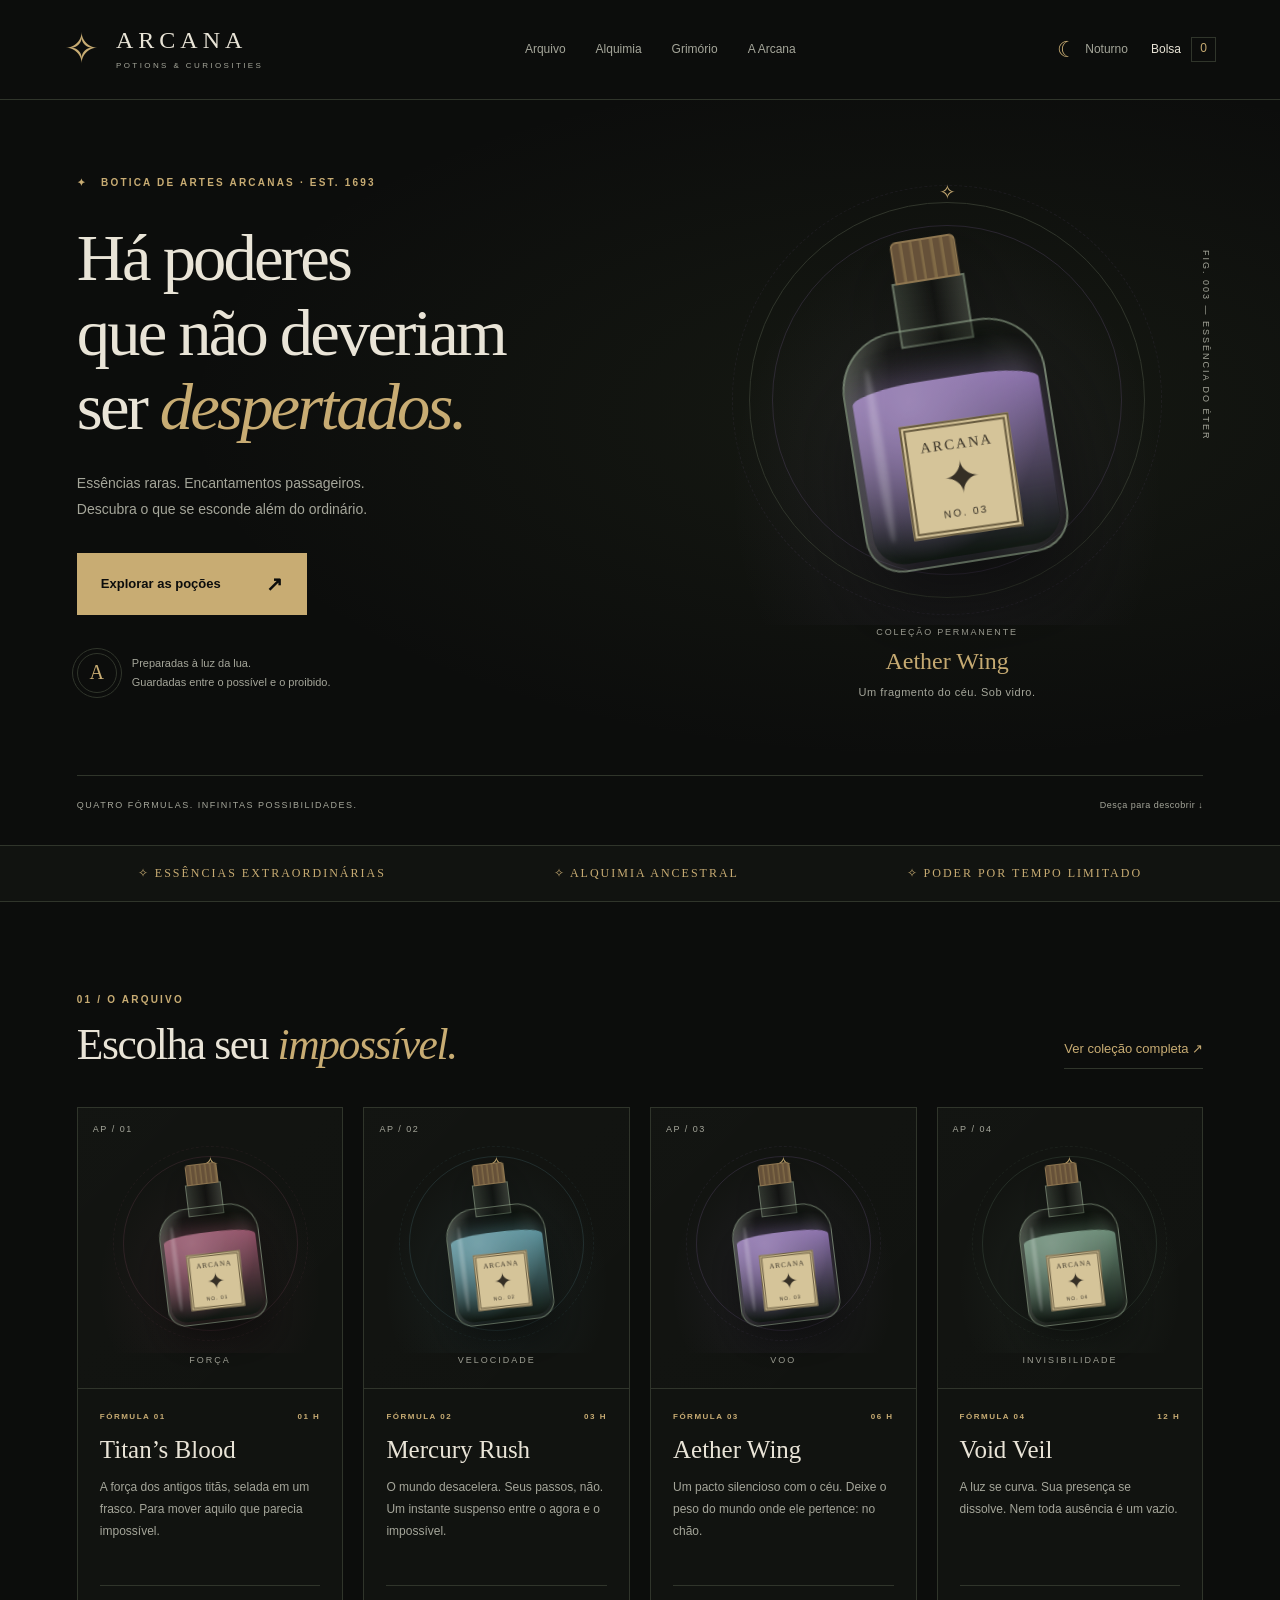
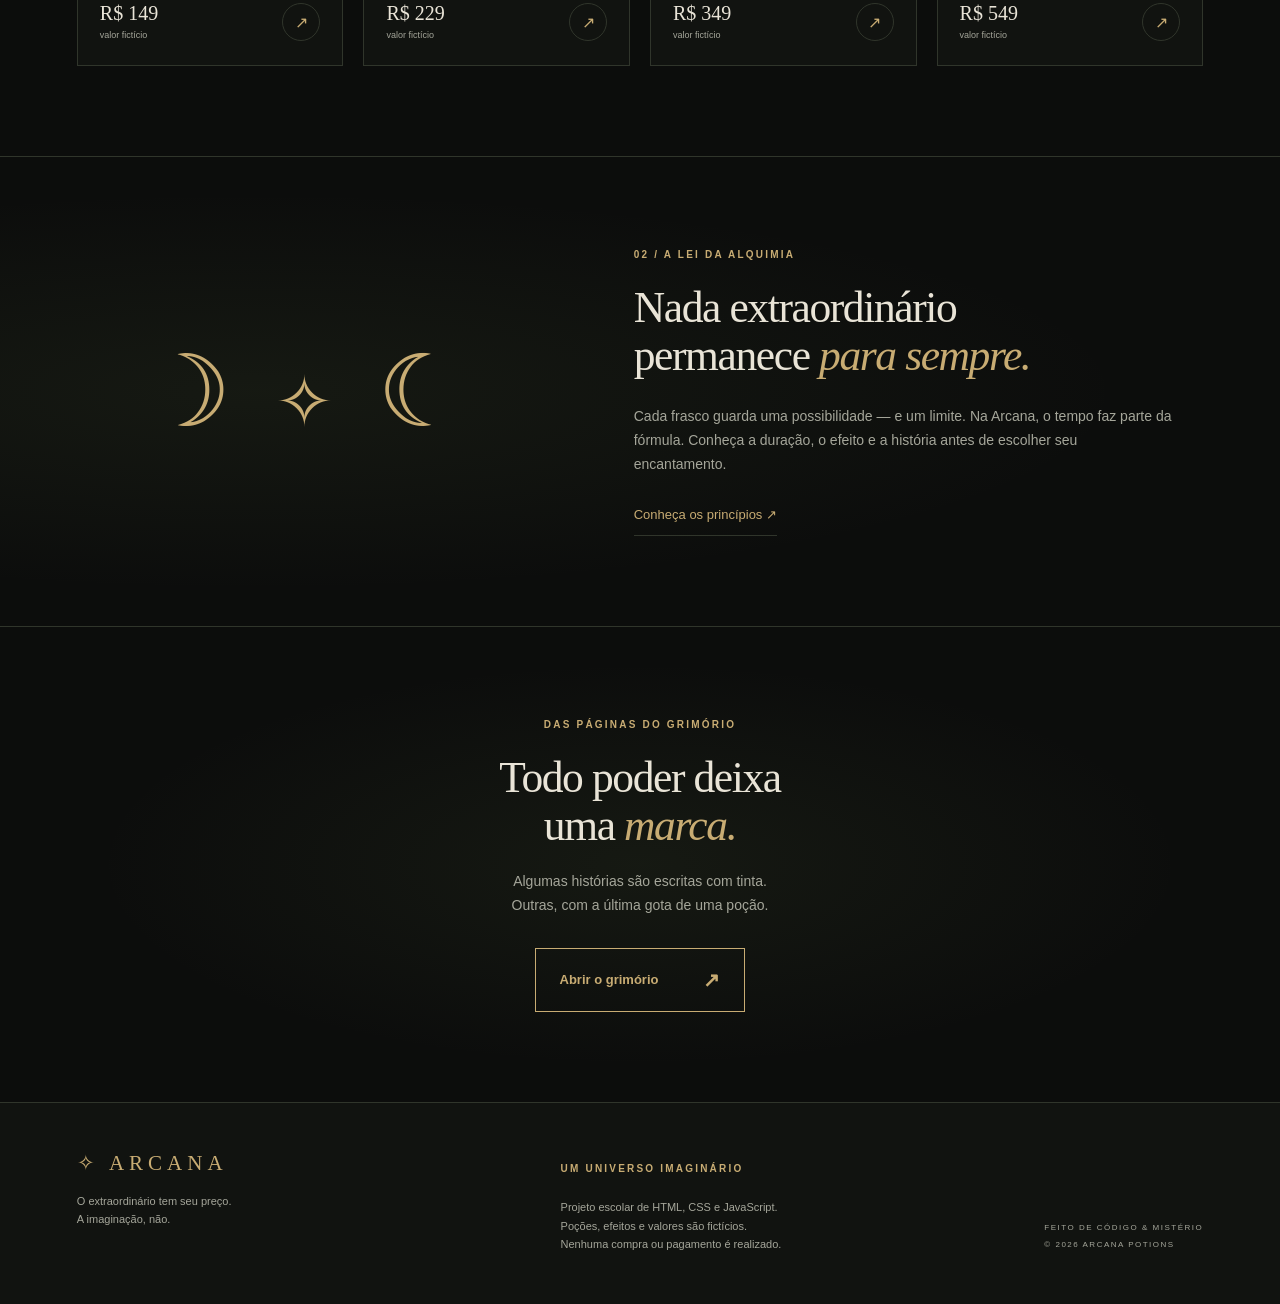
==== commit bc0353f0: "Atualiza projeto Arcana Potions" ====
--- a/index.html
+++ b/index.html
@@ -1,794 +1,546 @@
 <!DOCTYPE html>
 <html lang="pt-BR">
-
-<head>
-
+  <head>
     <meta charset="UTF-8">
-
-    <meta
-        name="viewport"
-        content="width=device-width, initial-scale=1.0"
-    >
-
-    <title>Arcana Potions — Extraordinary Alchemy</title>
-
-    <link
-        rel="stylesheet"
-        href="css/style.css"
-    >
-
-</head>
-
-
-<body>
-
-
-    <!-- =====================================================
-         CABEÇALHO
-    ====================================================== -->
-
-    <header class="topo">
-
-
-        <!-- LOGO -->
-
-        <a href="index.html" class="logo">
-
-            <span>ARCANA</span>
-
+    <meta name="viewport" content="width=device-width, initial-scale=1">
+    <meta name="description" content="Arcana Potions: um universo fictício de poções mágicas. Projeto escolar de desenvolvimento web.">
+    <meta name="theme-color" content="#0c0d0c">
+    <title>
+      Botica de artes arcanas | Arcana Potions
+    </title>
+    <link rel="stylesheet" href="css/style.css">
+    <script src="js/theme.js">
+    </script>
+    <script src="js/data.js" defer>
+    </script>
+    <script src="js/script.js" defer>
+    </script>
+  </head>
+  <body>
+    <a class="skip-link" href="#conteudo">
+      Pular para o conteúdo
+    </a>
+    <header class="site-header">
+      <a class="brand" href="index.html" aria-label="Arcana Potions — início">
+        <span class="brand-mark" aria-hidden="true">
+          ✧
+        </span>
+        <span>
+          ARCANA
+          <small>
+            POTIONS & CURIOSITIES
+          </small>
+        </span>
+      </a>
+      <nav aria-label="Navegação principal">
+        <a href="pages/pocoes.html" >
+          Arquivo
+        </a>
+        <a href="pages/como-funciona.html" >
+          Alquimia
+        </a>
+        <a href="pages/grimorio.html" >
+          Grimório
+        </a>
+        <a href="pages/sobre.html" >
+          A Arcana
+        </a>
+      </nav>
+      <div class="header-actions">
+        <button class="theme-button" id="temaBtn" type="button" aria-label="Ativar tema Eclipse" aria-pressed="false">
+          <span aria-hidden="true">
+            ☾
+          </span>
+          <span id="temaTexto">
+            Noturno
+          </span>
+        </button>
+        <a class="bag-link" href="pages/carrinho.html" aria-label="Bolsa de poções">
+          Bolsa
+          <span data-bag-count>
+            0
+          </span>
+        </a>
+      </div>
+    </header>
+    <main id="conteudo">
+      <section class="hero">
+        <div class="hero-copy">
+          <p class="eyebrow">
+            <span class="tiny-star">
+              ✦
+            </span>
+            Botica de artes arcanas · Est. 1693
+          </p>
+          <h1>
+            Há poderes
+            <br>
+            que não deveriam
+            <br>
+            ser
+            <em>
+              despertados.
+            </em>
+          </h1>
+          <p class="hero-description">
+            Essências raras. Encantamentos passageiros.
+            <br>
+            Descubra o que se esconde além do ordinário.
+          </p>
+          <a class="button" href="pages/pocoes.html">
+            Explorar as poções
+            <span>
+              ↗
+            </span>
+          </a>
+          <div class="hero-note">
+            <span class="seal">
+              A
+            </span>
+            <p>
+              Preparadas à luz da lua.
+              <br>
+              Guardadas entre o possível e o proibido.
+            </p>
+          </div>
+        </div>
+        <div class="hero-visual">
+          <span class="vertical-note">
+            FIG. 003 — ESSÊNCIA DO ÉTER
+          </span>
+          <div class="specimen specimen-large" style="--potion:#ad8bd6" aria-hidden="true">
+            <div class="orbit orbit-one">
+            </div>
+            <div class="orbit orbit-two">
+            </div>
+            <span class="orbit-star">
+              ✧
+            </span>
+            <div class="bottle">
+              <div class="bottle-cork">
+              </div>
+              <div class="bottle-neck">
+              </div>
+              <div class="bottle-glass">
+                <div class="bottle-liquid">
+                </div>
+                <div class="bottle-label">
+                  <span>
+                    ARCANA
+                  </span>
+                  <b>
+                    ✦
+                  </b>
+                  <small>
+                    NO. 03
+                  </small>
+                </div>
+              </div>
+            </div>
+          </div>
+          <div class="specimen-caption">
+            <span>
+              COLEÇÃO PERMANENTE
+            </span>
+            <strong>
+              Aether Wing
+            </strong>
             <small>
-                EXTRAORDINARY ALCHEMY
+              Um fragmento do céu. Sob vidro.
             </small>
-
-        </a>
-
-
-        <!-- MENU -->
-
-        <nav class="menu">
-
-            <a href="pages/pocoes.html">
-                Arquivo
+          </div>
+        </div>
+        <div class="hero-bottom">
+          <span>
+            QUATRO FÓRMULAS. INFINITAS POSSIBILIDADES.
+          </span>
+          <a href="#colecao">
+            Desça para descobrir ↓
+          </a>
+        </div>
+      </section>
+      <div class="ribbon" aria-hidden="true">
+        <span>
+          ✧ Essências extraordinárias
+        </span>
+        <span>
+          ✧ Alquimia ancestral
+        </span>
+        <span>
+          ✧ Poder por tempo limitado
+        </span>
+      </div>
+      <section class="section" id="colecao">
+        <div class="section-heading">
+          <div>
+            <p class="eyebrow">
+              01 / O arquivo
+            </p>
+            <h2>
+              Escolha seu
+              <em>
+                impossível.
+              </em>
+            </h2>
+          </div>
+          <a class="text-link" href="pages/pocoes.html">
+            Ver coleção completa ↗
+          </a>
+        </div>
+        <div class="potion-grid">
+          <article class="potion-card" data-category="forca">
+            <a class="potion-art" href="pages/produto.html?id=titan" aria-label="Conhecer Titan’s Blood">
+              <span class="art-code">
+                AP / 01
+              </span>
+              <div class="specimen " style="--potion:#b56380" aria-hidden="true">
+                <div class="orbit orbit-one">
+                </div>
+                <div class="orbit orbit-two">
+                </div>
+                <span class="orbit-star">
+                  ✧
+                </span>
+                <div class="bottle">
+                  <div class="bottle-cork">
+                  </div>
+                  <div class="bottle-neck">
+                  </div>
+                  <div class="bottle-glass">
+                    <div class="bottle-liquid">
+                    </div>
+                    <div class="bottle-label">
+                      <span>
+                        ARCANA
+                      </span>
+                      <b>
+                        ✦
+                      </b>
+                      <small>
+                        NO. 01
+                      </small>
+                    </div>
+                  </div>
+                </div>
+              </div>
+              <span class="art-category">
+                Força
+              </span>
             </a>
-
-            <a href="pages/como-funciona.html">
-                Alquimia
+            <div class="potion-copy">
+              <div class="eyebrow">
+                Fórmula 01
+                <span>
+                  01 h
+                </span>
+              </div>
+              <h3>
+                <a href="pages/produto.html?id=titan">
+                  Titan’s Blood
+                </a>
+              </h3>
+              <p>
+                A força dos antigos titãs, selada em um frasco. Para mover aquilo que parecia impossível.
+              </p>
+              <div class="card-bottom">
+                <span>
+                  R$ 149
+                  <small>
+                    valor fictício
+                  </small>
+                </span>
+                <a class="round-link" href="pages/produto.html?id=titan" aria-label="Consultar Titan’s Blood">
+                  ↗
+                </a>
+              </div>
+            </div>
+          </article>
+          <article class="potion-card" data-category="velocidade">
+            <a class="potion-art" href="pages/produto.html?id=mercury" aria-label="Conhecer Mercury Rush">
+              <span class="art-code">
+                AP / 02
+              </span>
+              <div class="specimen " style="--potion:#72b5c3" aria-hidden="true">
+                <div class="orbit orbit-one">
+                </div>
+                <div class="orbit orbit-two">
+                </div>
+                <span class="orbit-star">
+                  ✧
+                </span>
+                <div class="bottle">
+                  <div class="bottle-cork">
+                  </div>
+                  <div class="bottle-neck">
+                  </div>
+                  <div class="bottle-glass">
+                    <div class="bottle-liquid">
+                    </div>
+                    <div class="bottle-label">
+                      <span>
+                        ARCANA
+                      </span>
+                      <b>
+                        ✦
+                      </b>
+                      <small>
+                        NO. 02
+                      </small>
+                    </div>
+                  </div>
+                </div>
+              </div>
+              <span class="art-category">
+                Velocidade
+              </span>
             </a>
-
-            <a href="pages/grimorio.html">
-                Grimório
+            <div class="potion-copy">
+              <div class="eyebrow">
+                Fórmula 02
+                <span>
+                  03 h
+                </span>
+              </div>
+              <h3>
+                <a href="pages/produto.html?id=mercury">
+                  Mercury Rush
+                </a>
+              </h3>
+              <p>
+                O mundo desacelera. Seus passos, não. Um instante suspenso entre o agora e o impossível.
+              </p>
+              <div class="card-bottom">
+                <span>
+                  R$ 229
+                  <small>
+                    valor fictício
+                  </small>
+                </span>
+                <a class="round-link" href="pages/produto.html?id=mercury" aria-label="Consultar Mercury Rush">
+                  ↗
+                </a>
+              </div>
+            </div>
+          </article>
+          <article class="potion-card" data-category="voo">
+            <a class="potion-art" href="pages/produto.html?id=aether" aria-label="Conhecer Aether Wing">
+              <span class="art-code">
+                AP / 03
+              </span>
+              <div class="specimen " style="--potion:#ad8bd6" aria-hidden="true">
+                <div class="orbit orbit-one">
+                </div>
+                <div class="orbit orbit-two">
+                </div>
+                <span class="orbit-star">
+                  ✧
+                </span>
+                <div class="bottle">
+                  <div class="bottle-cork">
+                  </div>
+                  <div class="bottle-neck">
+                  </div>
+                  <div class="bottle-glass">
+                    <div class="bottle-liquid">
+                    </div>
+                    <div class="bottle-label">
+                      <span>
+                        ARCANA
+                      </span>
+                      <b>
+                        ✦
+                      </b>
+                      <small>
+                        NO. 03
+                      </small>
+                    </div>
+                  </div>
+                </div>
+              </div>
+              <span class="art-category">
+                Voo
+              </span>
             </a>
-
-            <a href="pages/sobre.html">
-                Arcana
+            <div class="potion-copy">
+              <div class="eyebrow">
+                Fórmula 03
+                <span>
+                  06 h
+                </span>
+              </div>
+              <h3>
+                <a href="pages/produto.html?id=aether">
+                  Aether Wing
+                </a>
+              </h3>
+              <p>
+                Um pacto silencioso com o céu. Deixe o peso do mundo onde ele pertence: no chão.
+              </p>
+              <div class="card-bottom">
+                <span>
+                  R$ 349
+                  <small>
+                    valor fictício
+                  </small>
+                </span>
+                <a class="round-link" href="pages/produto.html?id=aether" aria-label="Consultar Aether Wing">
+                  ↗
+                </a>
+              </div>
+            </div>
+          </article>
+          <article class="potion-card" data-category="invisibilidade">
+            <a class="potion-art" href="pages/produto.html?id=void" aria-label="Conhecer Void Veil">
+              <span class="art-code">
+                AP / 04
+              </span>
+              <div class="specimen " style="--potion:#83ab92" aria-hidden="true">
+                <div class="orbit orbit-one">
+                </div>
+                <div class="orbit orbit-two">
+                </div>
+                <span class="orbit-star">
+                  ✧
+                </span>
+                <div class="bottle">
+                  <div class="bottle-cork">
+                  </div>
+                  <div class="bottle-neck">
+                  </div>
+                  <div class="bottle-glass">
+                    <div class="bottle-liquid">
+                    </div>
+                    <div class="bottle-label">
+                      <span>
+                        ARCANA
+                      </span>
+                      <b>
+                        ✦
+                      </b>
+                      <small>
+                        NO. 04
+                      </small>
+                    </div>
+                  </div>
+                </div>
+              </div>
+              <span class="art-category">
+                Invisibilidade
+              </span>
             </a>
-
-        </nav>
-
-
-        <!-- CONTROLES -->
-
-        <div class="controles">
-
-
-            <!-- BOTÃO DE PROTOCOLO -->
-
-            <button
-                id="temaBtn"
-                class="tema-arcana"
-                aria-label="Alterar protocolo"
-            >
-
-                <span
-                    class="tema-runa"
-                    id="temaIcone"
-                >
-                    ☾
-                </span>
-
-                <span
-                    class="tema-nome"
-                    id="temaTexto"
-                >
-                    NIGHT
-                </span>
-
-                <span class="tema-detalhe">
-                    PROTOCOL
-                </span>
-
-            </button>
-
-
-            <!-- CARRINHO -->
-
-            <a
-                href="pages/carrinho.html"
-                class="carrinho"
-            >
-
-                <span>
-                    Bag
-                </span>
-
-                <strong>
-                    00
-                </strong>
-
-            </a>
-
-        </div>
-
-    </header>
-
-
-
-    <!-- =====================================================
-         HERO / ENTRADA
-    ====================================================== -->
-
-    <main>
-
-
-        <section class="entrada">
-
-
-            <!-- TEXTO -->
-
-            <div class="entrada-conteudo">
-
-
-                <div class="codigo">
-
-                    <span>
-                        ARCANA DEPARTMENT
-                    </span>
-
-                    <span>
-                        FILE 001
-                    </span>
-
-                </div>
-
-
-                <h1>
-
-                    EXTRAORDINARY
-
-                    <span>
-                        ALCHEMY.
-                    </span>
-
-                </h1>
-
-
-                <p class="frase">
-
-                    Um poder extraordinário.
-                    <em>
-                        Por tempo limitado.
-                    </em>
-
-                </p>
-
-
-                <a
-                    href="pages/pocoes.html"
-                    class="botao-principal"
-                >
-
-                    EXPLORE THE ARCHIVE
-
-                    <span>
-                        ↗
-                    </span>
-
-                </a>
-
-            </div>
-
-
-
-            <!-- FRASCO -->
-
-            <div class="frasco-area">
-
-
-                <div class="circulo-magico">
-
-                    <span>
-                        ARCANA • ALCHEMY • ARCANA
-                    </span>
-
-                </div>
-
-
-                <div class="frasco">
-
-
-                    <div class="frasco-tampa"></div>
-
-
-                    <div class="frasco-corpo">
-
-                        <div class="liquido"></div>
-
-                        <div class="simbolo">
-                            ✦
-                        </div>
-
-                    </div>
-
-
-                    <div class="informacao-frasco">
-
-                        <span>
-                            CLASS
-                        </span>
-
-                        <strong>
-                            UNKNOWN
-                        </strong>
-
-                        <span>
-                            STATUS
-                        </span>
-
-                        <strong>
-                            STABLE
-                        </strong>
-
-                    </div>
-
-                </div>
-
-            </div>
-
-
-
-            <!-- DADOS -->
-
-            <div class="dados-entrada">
-
-
-                <div>
-
-                    <span>
-                        DEPARTMENT
-                    </span>
-
-                    <strong>
-                        ARCANA
-                    </strong>
-
-                </div>
-
-
-                <div>
-
-                    <span>
-                        ACCESS
-                    </span>
-
-                    <strong>
-                        RESTRICTED
-                    </strong>
-
-                </div>
-
-
-                <div>
-
-                    <span>
-                        STATUS
-                    </span>
-
-                    <strong>
-                        EXPERIMENTAL
-                    </strong>
-
-                </div>
-
-            </div>
-
-        </section>
-
-
-
-        <!-- =================================================
-             MANIFESTO
-        ================================================== -->
-
-        <section class="manifesto">
-
-
-            <div>
-
-                <span class="numero">
-                    01
-                </span>
-
-            </div>
-
-
-            <div>
-
-                <p class="etiqueta">
-                    THE ARCANA PHILOSOPHY
-                </p>
-
-
-                <h2>
-
-                    Poder não é
-                    <em>
-                        permanente.
-                    </em>
-
-                </h2>
-
-
-                <p class="texto">
-
-                    A Arcana desenvolve compostos alquímicos
-                    capazes de alterar temporariamente as
-                    capacidades humanas.
-
-                    <br><br>
-
-                    Força. Velocidade. Invisibilidade.
-                    Voo.
-
-                    <br><br>
-
-                    Cada fórmula possui uma duração,
-                    uma dosagem e um preço.
-
-                </p>
-
-            </div>
-
-        </section>
-
-
-
-        <!-- =================================================
-             CATEGORIAS
-        ================================================== -->
-
-        <section class="categorias">
-
-
-            <div class="cabecalho-secao">
-
-
-                <div>
-
-                    <p class="etiqueta">
-                        CLASSIFICATION
-                    </p>
-
-                    <h2>
-                        ARQUIVO
-                    </h2>
-
-                </div>
-
-
-                <a
-                    href="pages/pocoes.html"
-                    class="link"
-                >
-                    VIEW COMPLETE ARCHIVE →
-                </a>
-
-            </div>
-
-
-
-            <div class="categorias-grid">
-
-
-                <!-- FORÇA -->
-
-                <a
-                    href="pages/pocoes.html"
-                    class="categoria"
-                >
-
-                    <span class="categoria-numero">
-                        001
-                    </span>
-
-                    <h3>
-                        FORÇA
-                    </h3>
-
-                    <p>
-                        Amplificação temporária da
-                        capacidade física.
-                    </p>
-
-                    <strong>
-                        CLASS — PHYSICAL
-                    </strong>
-
-                </a>
-
-
-                <!-- VOO -->
-
-                <a
-                    href="pages/pocoes.html"
-                    class="categoria"
-                >
-
-                    <span class="categoria-numero">
-                        002
-                    </span>
-
-                    <h3>
-                        VOO
-                    </h3>
-
-                    <p>
-                        Redução da gravidade e
-                        suspensão corporal.
-                    </p>
-
-                    <strong>
-                        CLASS — AERIAL
-                    </strong>
-
-                </a>
-
-
-                <!-- INVISIBILIDADE -->
-
-                <a
-                    href="pages/pocoes.html"
-                    class="categoria"
-                >
-
-                    <span class="categoria-numero">
-                        003
-                    </span>
-
-                    <h3>
-                        INVISIBILIDADE
-                    </h3>
-
-                    <p>
-                        Refração óptica avançada
-                        durante o efeito.
-                    </p>
-
-                    <strong>
-                        CLASS — OPTICAL
-                    </strong>
-
-                </a>
-
-
-                <!-- VELOCIDADE -->
-
-                <a
-                    href="pages/pocoes.html"
-                    class="categoria"
-                >
-
-                    <span class="categoria-numero">
-                        004
-                    </span>
-
-                    <h3>
-                        VELOCIDADE
-                    </h3>
-
-                    <p>
-                        Aumento temporário da
-                        velocidade de reação.
-                    </p>
-
-                    <strong>
-                        CLASS — KINETIC
-                    </strong>
-
-                </a>
-
-            </div>
-
-        </section>
-
-
-
-        <!-- =================================================
-             DOSAGEM
-        ================================================== -->
-
-        <section class="dosagem">
-
-
-            <div class="dosagem-imagem">
-
-                <div class="marcacao">
-
-                    <span>
-                        EXPERIMENTAL FORMULA
-                    </span>
-
-                    <strong>
-                        ARC-07
-                    </strong>
-
-                </div>
-
-            </div>
-
-
-
-            <div class="dosagem-conteudo">
-
-
-                <p class="etiqueta">
-                    DURATION PROTOCOL
-                </p>
-
-
-                <h2>
-                    Quanto maior
-                    o tempo,
-                    maior a
-                    <em>
-                        dosagem.
-                    </em>
-                </h2>
-
-
-                <p>
-
-                    As fórmulas Arcana são disponibilizadas
-                    em diferentes concentrações.
-
-                    Quanto maior a concentração,
-                    maior o período de manifestação
-                    do efeito.
-
-                </p>
-
-
-
-                <div class="duracoes">
-
-
-                    <div>
-
-                        <span>
-                            01H
-                        </span>
-
-                        <strong>
-                            R$ 149
-                        </strong>
-
-                        <small>
-                            ENTRY
-                        </small>
-
-                    </div>
-
-
-                    <div>
-
-                        <span>
-                            03H
-                        </span>
-
-                        <strong>
-                            R$ 229
-                        </strong>
-
-                        <small>
-                            STANDARD
-                        </small>
-
-                    </div>
-
-
-                    <div>
-
-                        <span>
-                            06H
-                        </span>
-
-                        <strong>
-                            R$ 349
-                        </strong>
-
-                        <small>
-                            ADVANCED
-                        </small>
-
-                    </div>
-
-
-                    <div>
-
-                        <span>
-                            12H
-                        </span>
-
-                        <strong>
-                            R$ 549
-                        </strong>
-
-                        <small>
-                            EXTREME
-                        </small>
-
-                    </div>
-
-                </div>
-
-
-                <a
-                    href="pages/pocoes.html"
-                    class="link"
-                >
-                    CONSULT ALL FORMULAS →
-                </a>
-
-            </div>
-
-        </section>
-
-
-
-        <!-- =================================================
-             AVISO
-        ================================================== -->
-
-        <section class="aviso">
-
-
-            <div>
-
-                <span class="aviso-numero">
-                    02
-                </span>
-
-            </div>
-
-
-            <div class="aviso-conteudo">
-
-
-                <p class="etiqueta">
-                    IMPORTANT NOTICE
-                </p>
-
-
-                <h2>
-                    Todo poder
-                    tem um
-                    <em>
-                        efeito colateral.
-                    </em>
-                </h2>
-
-
-                <p>
-
-                    Cada poção possui efeitos,
-                    limitações e possíveis reações
-                    descritas em sua ficha experimental.
-
-                    <br><br>
-
-                    Consulte sempre as informações
-                    antes de selecionar uma fórmula.
-
-                </p>
-
-            </div>
-
-        </section>
-
-
-
-        <!-- =================================================
-             CTA FINAL
-        ================================================== -->
-
-        <section class="final">
-
-
-            <p class="etiqueta">
-                ARCANA ARCHIVE
-            </p>
-
-
-            <h2>
-
-                Descubra
-                seu
-                <em>
-                    poder.
-                </em>
-
-            </h2>
-
-
-            <a
-                href="pages/pocoes.html"
-                class="botao-principal"
-            >
-
-                ENTER THE ARCHIVE
-
-                <span>
-                    ↗
-                </span>
-
-            </a>
-
-        </section>
-
+            <div class="potion-copy">
+              <div class="eyebrow">
+                Fórmula 04
+                <span>
+                  12 h
+                </span>
+              </div>
+              <h3>
+                <a href="pages/produto.html?id=void">
+                  Void Veil
+                </a>
+              </h3>
+              <p>
+                A luz se curva. Sua presença se dissolve. Nem toda ausência é um vazio.
+              </p>
+              <div class="card-bottom">
+                <span>
+                  R$ 549
+                  <small>
+                    valor fictício
+                  </small>
+                </span>
+                <a class="round-link" href="pages/produto.html?id=void" aria-label="Consultar Void Veil">
+                  ↗
+                </a>
+              </div>
+            </div>
+          </article>
+        </div>
+      </section>
+      <section class="manifesto section">
+        <div class="manifesto-symbol" aria-hidden="true">
+          ☽
+          <span>
+            ✧
+          </span>
+          ☾
+        </div>
+        <div>
+          <p class="eyebrow">
+            02 / A lei da alquimia
+          </p>
+          <h2>
+            Nada extraordinário
+            <br>
+            permanece
+            <em>
+              para sempre.
+            </em>
+          </h2>
+          <p>
+            Cada frasco guarda uma possibilidade — e um limite. Na Arcana, o tempo faz parte da fórmula. Conheça a duração, o efeito e a história antes de escolher seu encantamento.
+          </p>
+          <a class="text-link" href="pages/como-funciona.html">
+            Conheça os princípios ↗
+          </a>
+        </div>
+      </section>
+      <section class="closing section">
+        <p class="eyebrow">
+          Das páginas do grimório
+        </p>
+        <h2>
+          Todo poder deixa
+          <br>
+          uma
+          <em>
+            marca.
+          </em>
+        </h2>
+        <p>
+          Algumas histórias são escritas com tinta.
+          <br>
+          Outras, com a última gota de uma poção.
+        </p>
+        <a class="button button-outline" href="pages/grimorio.html">
+          Abrir o grimório
+          <span>
+            ↗
+          </span>
+        </a>
+      </section>
     </main>
-
-
-
-    <!-- =====================================================
-         FOOTER
-    ====================================================== -->
-
-    <footer>
-
-
-        <div class="footer-logo">
-
-            ARCANA
-
-            <small>
-                EXTRAORDINARY ALCHEMY
-            </small>
-
-        </div>
-
-
-        <div class="footer-info">
-
-            <p>
-                PROJETO FICTÍCIO E EDUCACIONAL.
-            </p>
-
-            <p>
-                NENHUMA POÇÃO É REAL.
-            </p>
-
-            <p>
-                NENHUMA COMPRA OU PAGAMENTO É REALIZADO.
-            </p>
-
-        </div>
-
-
-        <div class="footer-direitos">
-
-            ARCANA POTIONS © 2026
-
-        </div>
-
+    <footer class="site-footer">
+      <div>
+        <a class="brand" href="index.html">
+          ✧ ARCANA
+        </a>
+        <p>
+          O extraordinário tem seu preço.
+          <br>
+          A imaginação, não.
+        </p>
+      </div>
+      <div>
+        <span class="eyebrow">
+          Um universo imaginário
+        </span>
+        <p>
+          Projeto escolar de HTML, CSS e JavaScript.
+          <br>
+          Poções, efeitos e valores são fictícios.
+          <br>
+          Nenhuma compra ou pagamento é realizado.
+        </p>
+      </div>
+      <span class="footer-end">
+        FEITO DE CÓDIGO & MISTÉRIO
+        <br>
+        © 2026 ARCANA POTIONS
+      </span>
     </footer>
-
-
-
-    <!-- =====================================================
-         JAVASCRIPT
-    ====================================================== -->
-
-    <script src="js/script.js"></script>
-
-</body>
-
-</html>+    <div class="toast" id="toast" role="status" aria-live="polite">
+    </div>
+  </body>
+</html>
--- a/css/style.css
+++ b/css/style.css
@@ -1,3103 +1,1239 @@
-@import url('https://fonts.googleapis.com/css2?family=Cinzel:wght@400;500;600;700&family=Cormorant+Garamond:ital,wght@0,400;0,500;0,600;1,400;1,500&family=Inter:wght@300;400;500;600&display=swap');
-
-
-/* =========================================================
-   ARCANA POTIONS
-   SISTEMA VISUAL PRINCIPAL
-========================================================= */
-
+/* ARCANA POTIONS — 1. Identidade e base */
 :root {
-
-    /* Fundo */
-    --fundo: #08070b;
-    --fundo-secundario: #0e0c12;
-    --fundo-card: #121018;
-
-    /* Identidade */
-    --dourado: #c9a45c;
-    --dourado-claro: #e1c986;
-
-    --roxo: #8b5fbf;
-    --roxo-claro: #b58bdd;
-
-    /* Texto */
-    --texto: #eee8dc;
-    --texto-secundario: #96909a;
-    --texto-fraco: #625d66;
-
-    /* Bordas */
-    --borda: #29242e;
-    --borda-clara: #39323e;
-
-    /* Sombras */
-    --sombra: rgba(0, 0, 0, 0.55);
-}
-
-
-/* =========================================================
-   RESET
-========================================================= */
-
+  color-scheme:dark;
+  --bg:#0c0d0c;
+  --surface:#111310;
+  --surface-raised:#181b16;
+  --text:#e9e4d7;
+  --muted:#a5a69a;
+  --gold:#c8ac73;
+  --line:#30352b;
+  --glow:rgba(119,145,83,.09);
+  --serif:Georgia,'Times New Roman',serif;
+  --sans:'Segoe UI',Arial,sans-serif
+}
+:root[data-theme="eclipse"] {
+  --bg:#110c10;
+  --surface:#191117;
+  --surface-raised:#23191e;
+  --text:#f0e1dd;
+  --muted:#b8a2ac;
+  --gold:#ddb29a;
+  --line:#423039;
+  --glow:rgba(159,74,106,.12)
+}
 * {
-    margin: 0;
-    padding: 0;
-    box-sizing: border-box;
-}
-
+  box-sizing:border-box
+}
 html {
-    scroll-behavior: smooth;
-}
-
+  scroll-behavior:smooth;
+  scroll-padding-top:30px
+}
 body {
-
-    background-color: var(--fundo);
-    color: var(--texto);
-
-    font-family: 'Inter', sans-serif;
-    font-weight: 300;
-
-    line-height: 1.6;
-
-    overflow-x: hidden;
-
-    transition:
-        background-color 0.7s ease,
-        color 0.7s ease;
-}
-
+  margin:0;
+  background:var(--bg);
+  color:var(--text);
+  font:16px/1.7 var(--sans)
+}
 a {
-    color: inherit;
-    text-decoration: none;
-}
-
+  color:inherit;
+  text-decoration:none
+}
+button,input {
+  font:inherit
+}
+button,a,input {
+  -webkit-tap-highlight-color:transparent
+}
 button {
-    font-family: inherit;
-}
-
-
-/* =========================================================
-   TIPOGRAFIA
-========================================================= */
-
-h1,
-h2,
-h3,
-.logo,
-.etiqueta,
-.categoria-numero,
-.codigo,
-.dados-entrada,
-.marcacao,
-.duracoes,
-.footer-logo {
-
-    font-family: 'Cinzel', serif;
-}
-
+  cursor:pointer
+}
+button:disabled {
+  cursor:default;
+  opacity:.5
+}
+a,button {
+  touch-action:manipulation
+}
+button {
+  color:inherit
+}
+h1,h2,h3,p {
+  margin:0
+}
+h1,h2,h3 {
+  font-family:var(--serif);
+  font-weight:400;
+  line-height:1.12
+}
+h1 {
+  font-size:clamp(44px,5.2vw,82px);
+  letter-spacing:-2.8px
+}
+h2 {
+  font-size:clamp(32px,3.4vw,52px);
+  letter-spacing:-1.4px
+}
+h3 {
+  font-size:26px
+}
 em {
-
-    color: var(--dourado);
-
-    font-family: 'Cormorant Garamond', serif;
-
-    font-weight: 500;
-}
-
-
-/* =========================================================
-   HEADER
-========================================================= */
-
-.topo {
-
-    position: relative;
-    z-index: 20;
-
-    width: 100%;
-    min-height: 86px;
-
-    display: flex;
-    align-items: center;
-    justify-content: space-between;
-
-    padding: 0 5vw;
-
-    border-bottom: 1px solid var(--borda);
-
-    background-color: rgba(8, 7, 11, 0.88);
-
-    backdrop-filter: blur(12px);
-
-    transition:
-        background-color 0.7s ease,
-        border-color 0.7s ease;
-}
-
-
-/* LOGO */
-
-.logo {
-
-    display: flex;
-    flex-direction: column;
-
-    line-height: 1;
-}
-
-.logo span {
-
-    color: var(--texto);
-
-    font-size: 22px;
-    font-weight: 600;
-
-    letter-spacing: 6px;
-}
-
-.logo small {
-
-    margin-top: 7px;
-
-    color: var(--texto-fraco);
-
-    font-family: 'Inter', sans-serif;
-
-    font-size: 6px;
-    letter-spacing: 3px;
-}
-
-
-/* MENU */
-
-.menu {
-
-    display: flex;
-    align-items: center;
-
-    gap: 34px;
-}
-
-.menu a {
-
-    position: relative;
-
-    color: var(--texto-secundario);
-
-    font-size: 9px;
-    letter-spacing: 2px;
-
-    text-transform: uppercase;
-
-    transition:
-        color 0.3s ease;
-}
-
-.menu a::after {
-
-    content: "";
-
-    position: absolute;
-
-    left: 0;
-    bottom: -8px;
-
-    width: 0;
-    height: 1px;
-
-    background-color: var(--dourado);
-
-    transition:
-        width 0.3s ease;
-}
-
-.menu a:hover {
-
-    color: var(--texto);
-}
-
-.menu a:hover::after {
-
-    width: 100%;
-}
-
-
-/* CONTROLES */
-
-.controles {
-
-    display: flex;
-    align-items: center;
-
-    gap: 25px;
-}
-
-
-/* =========================================================
-   ARCANA THEME SEAL
-========================================================= */
-
-.tema-arcana {
-
-    position: relative;
-
-    width: 82px;
-    height: 52px;
-
-    display: flex;
-    flex-direction: column;
-
-    align-items: center;
-    justify-content: center;
-
-    gap: 1px;
-
-    border: 1px solid var(--borda-clara);
-
-    background:
-        radial-gradient(
-            circle,
-            rgba(139, 95, 191, 0.10),
-            transparent 72%
-        );
-
-    color: var(--texto);
-
-    cursor: pointer;
-
-    font-family: 'Cinzel', serif;
-
-    transition:
-        border-color 0.4s ease,
-        box-shadow 0.4s ease,
-        background 0.5s ease,
-        transform 0.3s ease;
-}
-
-
-/* CANTOS */
-
-.tema-arcana::before,
-.tema-arcana::after {
-
-    content: "";
-
-    position: absolute;
-
-    width: 8px;
-    height: 8px;
-
-    border-color: var(--dourado);
-
-    border-style: solid;
-
-    transition:
-        border-color 0.4s ease,
-        width 0.4s ease,
-        height 0.4s ease;
-}
-
-.tema-arcana::before {
-
-    top: -1px;
-    left: -1px;
-
-    border-width: 1px 0 0 1px;
-}
-
-.tema-arcana::after {
-
-    right: -1px;
-    bottom: -1px;
-
-    border-width: 0 1px 1px 0;
-}
-
-
-/* RUNA */
-
-.tema-runa {
-
-    position: absolute;
-
-    top: -10px;
-
-    width: 21px;
-    height: 21px;
-
-    display: flex;
-    align-items: center;
-    justify-content: center;
-
-    border: 1px solid var(--dourado);
-
-    background: var(--fundo);
-
-    color: var(--dourado);
-
-    font-family: 'Cormorant Garamond', serif;
-
-    font-size: 17px;
-    line-height: 1;
-
-    transition:
-        transform 0.7s ease,
-        color 0.4s ease,
-        border-color 0.4s ease,
-        background 0.4s ease,
-        box-shadow 0.4s ease;
-}
-
-
-/* NOME */
-
-.tema-nome {
-
-    margin-top: 6px;
-
-    color: var(--texto);
-
-    font-family: 'Cinzel', serif;
-
-    font-size: 9px;
-    font-weight: 600;
-
-    letter-spacing: 2px;
-
-    transition:
-        opacity 0.25s ease,
-        transform 0.4s ease,
-        letter-spacing 0.5s ease,
-        color 0.4s ease;
-}
-
-
-/* DETALHE */
-
-.tema-detalhe {
-
-    color: var(--texto-fraco);
-
-    font-family: 'Inter', sans-serif;
-
-    font-size: 5px;
-
-    letter-spacing: 2.5px;
-
-    transition:
-        color 0.4s ease;
-}
-
-
-/* HOVER */
-
-.tema-arcana:hover {
-
-    border-color: var(--dourado);
-
-    background:
-        radial-gradient(
-            circle,
-            rgba(139, 95, 191, 0.16),
-            transparent 72%
-        );
-
-    box-shadow:
-        0 0 18px rgba(139, 95, 191, 0.14);
-
-    transform: translateY(-1px);
-}
-
-.tema-arcana:hover .tema-runa {
-
-    transform: rotate(180deg);
-
-    box-shadow:
-        0 0 12px rgba(201, 164, 92, 0.22);
-}
-
-.tema-arcana:hover .tema-nome {
-
-    letter-spacing: 3px;
-}
-
-
-/* ANIMAÇÃO DE TROCA */
-
-.tema-arcana.trocando .tema-nome {
-
-    animation:
-        desmontarTexto 0.65s ease forwards;
-}
-
-.tema-arcana.trocando .tema-runa {
-
-    animation:
-        girarRuna 0.65s ease;
-}
-
-@keyframes desmontarTexto {
-
-    0% {
-        opacity: 1;
-        transform: translateY(0);
-        letter-spacing: 2px;
-    }
-
-    40% {
-        opacity: 0;
-        transform: translateY(-6px);
-        letter-spacing: 8px;
-    }
-
-    60% {
-        opacity: 0;
-        transform: translateY(6px);
-        letter-spacing: 8px;
-    }
-
-    100% {
-        opacity: 1;
-        transform: translateY(0);
-        letter-spacing: 2px;
-    }
-}
-
-@keyframes girarRuna {
-
-    0% {
-        transform: rotate(0deg);
-    }
-
-    50% {
-        transform: rotate(180deg) scale(0.7);
-    }
-
-    100% {
-        transform: rotate(360deg) scale(1);
-    }
-}
-
-
-/* =========================================================
-   CARRINHO
-========================================================= */
-
-.carrinho {
-
-    display: flex;
-    align-items: center;
-
-    gap: 10px;
-
-    color: var(--texto-secundario);
-
-    font-size: 8px;
-    letter-spacing: 2px;
-
-    text-transform: uppercase;
-}
-
-.carrinho strong {
-
-    width: 27px;
-    height: 27px;
-
-    display: flex;
-    align-items: center;
-    justify-content: center;
-
-    border: 1px solid var(--borda-clara);
-
-    color: var(--dourado);
-
-    font-size: 8px;
-    font-weight: 400;
-
-    transition:
-        border-color 0.3s ease,
-        color 0.3s ease;
-}
-
-.carrinho:hover strong {
-
-    border-color: var(--dourado);
-}
-
-
-/* =========================================================
-   HERO
-========================================================= */
-
-.entrada {
-
-    position: relative;
-
-    min-height: calc(100vh - 86px);
-
-    display: grid;
-
-    grid-template-columns: 1fr 0.8fr;
-
-    align-items: center;
-
-    padding: 8vh 9vw;
-
-    overflow: hidden;
-
-    border-bottom: 1px solid var(--borda);
-}
-
-.entrada::before {
-
-    content: "";
-
-    position: absolute;
-
-    width: 650px;
-    height: 650px;
-
-    right: 5%;
-    top: 50%;
-
-    transform: translateY(-50%);
-
-    background:
-        radial-gradient(
-            circle,
-            rgba(139, 95, 191, 0.13),
-            transparent 65%
-        );
-
-    pointer-events: none;
-}
-
-.entrada-conteudo {
-
-    position: relative;
-    z-index: 2;
-}
-
-.codigo {
-
-    display: flex;
-
-    gap: 25px;
-
-    margin-bottom: 35px;
-
-    color: var(--texto-fraco);
-
-    font-size: 7px;
-    letter-spacing: 2px;
-}
-
-.entrada h1 {
-
-    color: var(--texto);
-
-    font-size: clamp(50px, 7vw, 105px);
-
-    line-height: 0.93;
-
-    font-weight: 500;
-
-    letter-spacing: -3px;
-}
-
-.entrada h1 span {
-
-    color: var(--dourado);
-
-    transition:
-        color 0.7s ease;
-}
-
-.frase {
-
-    margin-top: 30px;
-
-    color: var(--texto-secundario);
-
-    font-family: 'Cormorant Garamond', serif;
-
-    font-size: 21px;
-
-    line-height: 1.25;
-}
-
-
-/* =========================================================
-   BOTÃO PRINCIPAL
-========================================================= */
-
-.botao-principal {
-
-    display: inline-flex;
-
-    align-items: center;
-
-    gap: 22px;
-
-    margin-top: 40px;
-
-    padding: 15px 20px;
-
-    border: 1px solid var(--borda-clara);
-
-    color: var(--texto);
-
-    font-family: 'Inter', sans-serif;
-
-    font-size: 8px;
-
-    letter-spacing: 2px;
-
-    transition:
-        border-color 0.3s ease,
-        background-color 0.3s ease,
-        color 0.3s ease,
-        transform 0.3s ease;
-}
-
-.botao-principal span {
-
-    color: var(--dourado);
-
-    font-size: 13px;
-
-    transition:
-        transform 0.3s ease;
-}
-
-.botao-principal:hover {
-
-    border-color: var(--dourado);
-
-    background-color:
-        rgba(201, 164, 92, 0.04);
-
-    transform: translateY(-2px);
-}
-
-.botao-principal:hover span {
-
-    transform:
-        translate(3px, -3px);
-}
-
-
-/* =========================================================
-   FRASCO
-========================================================= */
-
-.frasco-area {
-
-    position: relative;
-
-    height: 620px;
-
-    display: flex;
-
-    align-items: center;
-    justify-content: center;
-}
-
-.frasco-area::after {
-
-    content: "";
-
-    position: absolute;
-
-    width: 180px;
-    height: 180px;
-
-    border-radius: 50%;
-
-    background:
-        radial-gradient(
-            circle,
-            rgba(139, 95, 191, 0.10),
-            transparent 70%
-        );
-
-    filter: blur(15px);
-
-    pointer-events: none;
-}
-
-.circulo-magico {
-
-    position: absolute;
-
-    width: 430px;
-    height: 430px;
-
-    border: 1px solid rgba(139, 95, 191, 0.28);
-
-    border-radius: 50%;
-
-    animation:
-        girar 35s linear infinite;
-}
-
-.circulo-magico::before {
-
-    content: "";
-
-    position: absolute;
-
-    inset: 35px;
-
-    border: 1px solid rgba(201, 164, 92, 0.16);
-
-    border-radius: 50%;
-}
-
-.circulo-magico::after {
-
-    content: "✦";
-
-    position: absolute;
-
-    top: 50%;
-    left: 50%;
-
-    transform:
-        translate(-50%, -50%);
-
-    color: var(--roxo);
-
-    font-size: 30px;
-}
-
-.circulo-magico span {
-
-    position: absolute;
-
-    top: 16px;
-    left: 50%;
-
-    transform:
-        translateX(-50%);
-
-    color: var(--texto-fraco);
-
-    font-family: 'Cinzel', serif;
-
-    font-size: 7px;
-    letter-spacing: 5px;
-}
-
-
-/* FRASCO */
-
-.frasco {
-
-    position: relative;
-    z-index: 3;
-
-    width: 145px;
-    height: 270px;
-}
-
-.frasco-tampa {
-
-    position: absolute;
-
-    top: 0;
-    left: 50%;
-
-    transform:
-        translateX(-50%);
-
-    width: 60px;
-    height: 55px;
-
-    border: 1px solid var(--borda-clara);
-
-    border-bottom: none;
-
-    background:
-        linear-gradient(
-            90deg,
-            #15121a,
-            #29222d,
-            #15121a
-        );
-}
-
-.frasco-corpo {
-
-    position: absolute;
-
-    left: 50%;
-    bottom: 0;
-
-    transform:
-        translateX(-50%);
-
-    width: 125px;
-    height: 220px;
-
-    overflow: hidden;
-
-    border: 1px solid var(--borda-clara);
-
-    border-radius:
-        15px 15px 35px 35px;
-
-    background:
-        linear-gradient(
-            90deg,
-            rgba(255,255,255,0.02),
-            rgba(255,255,255,0.08),
-            rgba(255,255,255,0.02)
-        );
-
-    box-shadow:
-        inset 0 0 25px rgba(255,255,255,0.025),
-        0 20px 50px var(--sombra);
-}
-
-.liquido {
-
-    position: absolute;
-
-    left: 0;
-    bottom: 0;
-
-    width: 100%;
-    height: 73%;
-
-    background:
-        radial-gradient(
-            circle at 40% 30%,
-            rgba(200, 150, 255, 0.65),
-            transparent 30%
-        ),
-        linear-gradient(
-            180deg,
-            #613b82,
-            #1d0c2a
-        );
-
-    box-shadow:
-        0 -10px 35px rgba(139, 95, 191, 0.35);
-}
-
-.simbolo {
-
-    position: absolute;
-
-    top: 50%;
-    left: 50%;
-
-    transform:
-        translate(-50%, -50%);
-
-    color:
-        rgba(225, 201, 134, 0.65);
-
-    font-family: 'Cinzel', serif;
-
-    font-size: 34px;
-    font-weight: 500;
-}
-
-.informacao-frasco {
-
-    position: absolute;
-
-    right: -10px;
-    bottom: 115px;
-
-    display: flex;
-    flex-direction: column;
-
-    gap: 5px;
-
-    color: var(--texto-fraco);
-
-    font-size: 6px;
-    letter-spacing: 2px;
-}
-
-.informacao-frasco strong {
-
-    color: var(--dourado);
-
-    font-family: 'Cinzel', serif;
-
-    font-size: 10px;
-}
-
-
-/* =========================================================
-   ANIMAÇÃO
-========================================================= */
-
-@keyframes girar {
-
-    from {
-        transform: rotate(0deg);
-    }
-
-    to {
-        transform: rotate(360deg);
-    }
-}
-
-
-/* =========================================================
-   DADOS
-========================================================= */
-
-.dados-entrada {
-
-    position: absolute;
-
-    left: 9vw;
-    bottom: 35px;
-
-    display: flex;
-
-    gap: 45px;
-}
-
-.dados-entrada div {
-
-    display: flex;
-    flex-direction: column;
-
-    gap: 3px;
-}
-
-.dados-entrada span {
-
-    color: var(--texto-fraco);
-
-    font-family: 'Inter', sans-serif;
-
-    font-size: 6px;
-    letter-spacing: 2px;
-}
-
-.dados-entrada strong {
-
-    color: var(--texto-secundario);
-
-    font-size: 7px;
-    font-weight: 400;
-
-    letter-spacing: 1px;
-}
-
-
-/* =========================================================
-   MANIFESTO
-========================================================= */
-
+  font-weight:400;
+  color:var(--gold)
+}
+p {
+  color:var(--muted)
+}
+button {
+  border:0
+}
+a:focus-visible,button:focus-visible,input:focus-visible {
+  outline:2px solid var(--gold);
+  outline-offset:6px
+}
+::selection {
+  background:var(--gold);
+  color:var(--bg)
+}
+[hidden] {
+  display:none!important
+}
+.skip-link {
+  position:fixed;
+  top:-100px;
+  left:20px;
+  background:var(--gold);
+  color:var(--bg);
+  padding:12px;
+  z-index:100
+}
+.skip-link:focus {
+  top:12px
+}
+.eyebrow {
+  font:10px/1.6 var(--sans);
+  font-weight:600;
+  letter-spacing:2.2px;
+  text-transform:uppercase;
+  color:var(--gold)
+}
+.section {
+  max-width:1440px;
+  margin:auto;
+  padding:90px 6%
+}
+.text-link {
+  display:inline-block;
+  color:var(--gold);
+  font-size:13px;
+  border-bottom:1px solid var(--line);
+  padding:8px 0
+}
+.text-link:hover {
+  border-color:var(--gold)
+}
+.button {
+  display:inline-flex;
+  justify-content:space-between;
+  align-items:center;
+  gap:45px;
+  min-height:50px;
+  padding:14px 24px;
+  background:var(--gold);
+  color:var(--bg);
+  font-size:13px;
+  font-weight:600;
+  transition:transform .2s,filter .2s
+}
+.button:hover {
+  transform:translateY(-2px);
+  filter:brightness(1.1)
+}
+.button span {
+  font-size:20px
+}
+.button-outline {
+  border:1px solid var(--gold);
+  background:transparent;
+  color:var(--gold)
+}
+/* 2. Navegação compartilhada */
+.site-header {
+  max-width:1600px;
+  margin:auto;
+  min-height:100px;
+  padding:20px 5%;
+  display:flex;
+  align-items:center;
+  justify-content:space-between;
+  gap:32px;
+  border-bottom:1px solid var(--line)
+}
+.brand {
+  display:flex;
+  align-items:center;
+  gap:12px;
+  font:24px/1 var(--serif);
+  letter-spacing:5px
+}
+.brand-mark {
+  font-size:42px;
+  color:var(--gold)
+}
+.brand small {
+  display:block;
+  margin-top:9px;
+  font:8px/1.3 var(--sans);
+  letter-spacing:2.4px;
+  color:var(--muted)
+}
+.site-header nav {
+  display:flex;
+  gap:30px
+}
+.site-header nav a {
+  font-size:12px;
+  color:var(--muted);
+  padding:10px 0;
+  position:relative
+}
+.site-header nav a:hover,.site-header nav a[aria-current] {
+  color:var(--gold)
+}
+.site-header nav a[aria-current]:after {
+  content:'';
+  height:2px;
+  background:var(--gold);
+  position:absolute;
+  bottom:0;
+  left:0;
+  right:0
+}
+.header-actions {
+  display:flex;
+  gap:23px;
+  align-items:center;
+  font-size:12px
+}
+.theme-button {
+  background:none;
+  display:flex;
+  align-items:center;
+  gap:8px;
+  min-height:44px;
+  padding:0;
+  color:var(--muted)
+}
+.theme-button>span:first-child {
+  font-size:22px;
+  color:var(--gold)
+}
+.bag-link {
+  display:flex;
+  align-items:center;
+  gap:10px;
+  min-height:44px
+}
+.bag-link span {
+  border:1px solid var(--line);
+  min-width:25px;
+  height:25px;
+  text-align:center;
+  color:var(--gold)
+}
+/* 3. Entrada e ilustração dos frascos, sem imagens externas */
+.hero {
+  max-width:1600px;
+  position:relative;
+  margin:auto;
+  padding:75px 6% 32px;
+  display:grid;
+  grid-template-columns:1.15fr 1fr;
+  column-gap:25px;
+  background:radial-gradient(ellipse at 73% 42%,var(--glow),transparent 57%)
+}
+.hero-copy {
+  position:relative;
+  z-index:1
+}
+.hero .eyebrow {
+  margin-bottom:30px
+}
+.tiny-star {
+  margin-right:9px
+}
+.hero h1 {
+  max-width:780px
+}
+.hero-description {
+  margin:25px 0 30px;
+  font-size:14px;
+  line-height:1.9
+}
+.hero-note {
+  display:flex;
+  align-items:center;
+  gap:15px;
+  margin-top:38px
+}
+.hero-note p {
+  font-size:11px;
+  line-height:1.7
+}
+.seal {
+  display:grid;
+  place-items:center;
+  font:20px var(--serif);
+  color:var(--gold);
+  width:40px;
+  height:40px;
+  border:1px solid var(--line);
+  border-radius:50%;
+  outline:1px solid var(--line);
+  outline-offset:4px
+}
+.hero-visual {
+  position:relative;
+  display:flex;
+  flex-direction:column;
+  justify-content:center;
+  min-width:0
+}
+.vertical-note {
+  position:absolute;
+  right:-10px;
+  top:75px;
+  writing-mode:vertical-rl;
+  font-size:9px;
+  letter-spacing:2px;
+  color:var(--muted)
+}
+.specimen {
+  height:220px;
+  position:relative;
+  display:flex;
+  align-items:center;
+  justify-content:center;
+  isolation:isolate;
+  background:radial-gradient(ellipse at 50% 70%,color-mix(in srgb,var(--potion) 9%,transparent),transparent 60%)
+}
+.bottle {
+  width:100px;
+  height:160px;
+  position:relative;
+  filter:drop-shadow(0 20px 18px #0008);
+  z-index:2;
+  transform:rotate(-7deg)
+}
+.bottle-cork {
+  position:absolute;
+  left:34px;
+  top:0;
+  width:32px;
+  height:21px;
+  border:1px solid #8e7650;
+  border-radius:3px 3px 0 0;
+  background:repeating-linear-gradient(90deg,#665139 0 3px,#806a46 4px 5px);
+  z-index:3
+}
+.bottle-neck {
+  position:absolute;
+  left:32px;
+  top:20px;
+  width:36px;
+  height:32px;
+  background:linear-gradient(90deg,#a4b99b33,transparent 55%,#c8d4bb33);
+  border:1px solid #b1c8aa66
+}
+.bottle-glass {
+  position:absolute;
+  bottom:0;
+  width:100px;
+  height:117px;
+  overflow:hidden;
+  border:1px solid #b1c8aa77;
+  border-radius:29px 29px 18px 18px;
+  background:linear-gradient(100deg,#f2ffe933,transparent 23%,#09110855 60%,#dfebcc22);
+  box-shadow:inset 6px 0 9px #f3ffe91a,inset -8px 0 9px #0007
+}
+.bottle-glass:after {
+  content:'';
+  position:absolute;
+  left:10px;
+  top:15px;
+  bottom:14px;
+  width:5px;
+  border-radius:50%;
+  background:#fff3;
+  filter:blur(1px)
+}
+.bottle-liquid {
+  position:absolute;
+  inset:25px 3px 3px;
+  background:radial-gradient(ellipse at 30% 10%,color-mix(in srgb,var(--potion) 80%,white),transparent 70%),linear-gradient(var(--potion),#101812);
+  border-radius:40% 40% 15px 15px / 8% 8% 15px 15px;
+  opacity:.8;
+  box-shadow:0 -4px 15px color-mix(in srgb,var(--potion) 40%,transparent)
+}
+.bottle-label {
+  position:absolute;
+  top:46px;
+  left:23px;
+  width:54px;
+  height:56px;
+  background:#d5c499;
+  border:3px double #695c40;
+  color:#352f25;
+  display:flex;
+  flex-direction:column;
+  align-items:center;
+  justify-content:center;
+  transform:rotate(1deg)
+}
+.bottle-label span {
+  font:7px var(--serif);
+  letter-spacing:1px
+}
+.bottle-label b {
+  font-size:22px;
+  line-height:1.2;
+  font-weight:400
+}
+.bottle-label small {
+  font:5px var(--sans);
+  letter-spacing:1px
+}
+.orbit {
+  position:absolute;
+  width:175px;
+  height:175px;
+  border:1px solid color-mix(in srgb,var(--potion) 16%,transparent);
+  border-radius:50%;
+  z-index:0
+}
+.orbit-two {
+  width:195px;
+  height:195px;
+  border-style:dashed;
+  opacity:.5;
+  transform:rotate(30deg)
+}
+.orbit-star {
+  position:absolute;
+  color:var(--gold);
+  top:14px;
+  font-size:20px
+}
+.specimen-large {
+  height:450px
+}
+.specimen-large .bottle {
+  transform:rotate(-9deg) scale(2.05)
+}
+.specimen-large .orbit-one {
+  width:350px;
+  height:350px;
+  outline:1px solid var(--line);
+  outline-offset:22px
+}
+.specimen-large .orbit-two {
+  width:430px;
+  height:430px;
+  animation:orbit-turn 100s linear infinite
+}
+.specimen-large .orbit-star {
+  top:0
+}
+.specimen-caption {
+  text-align:center;
+  margin:0 0 28px
+}
+.specimen-caption span,.specimen-caption small {
+  display:block;
+  font-size:9px;
+  letter-spacing:1.8px;
+  color:var(--muted)
+}
+.specimen-caption strong {
+  display:block;
+  font:24px var(--serif);
+  margin:8px 0;
+  color:var(--gold)
+}
+.specimen-caption small {
+  letter-spacing:.5px;
+  font-size:11px
+}
+.hero-bottom {
+  grid-column:1/-1;
+  margin-top:45px;
+  border-top:1px solid var(--line);
+  padding-top:22px;
+  display:flex;
+  justify-content:space-between;
+  gap:20px;
+  font-size:9px;
+  letter-spacing:1.5px;
+  color:var(--muted)
+}
+.hero-bottom a {
+  letter-spacing:.5px
+}
+.ribbon {
+  display:flex;
+  justify-content:space-around;
+  gap:20px;
+  padding:20px 5%;
+  border-block:1px solid var(--line);
+  background:var(--surface);
+  color:var(--gold);
+  font:12px var(--serif);
+  letter-spacing:2px;
+  text-transform:uppercase
+}
+.section-heading {
+  display:flex;
+  justify-content:space-between;
+  align-items:flex-end;
+  gap:25px;
+  margin-bottom:38px
+}
+.section-heading .eyebrow {
+  margin-bottom:12px
+}
+/* 4. Catálogo e cartões */
+.potion-grid {
+  display:grid;
+  grid-template-columns:repeat(4,minmax(0,1fr));
+  gap:20px
+}
+.potion-card {
+  border:1px solid var(--line);
+  background:var(--surface);
+  transition:transform .25s,border-color .25s;
+  min-width:0
+}
+.potion-card:hover {
+  transform:translateY(-5px);
+  border-color:var(--gold)
+}
+.potion-art {
+  display:block;
+  position:relative;
+  border-bottom:1px solid var(--line);
+  padding:25px 0 20px;
+  background:linear-gradient(135deg,#ffffff02,transparent)
+}
+.art-code {
+  position:absolute;
+  top:14px;
+  left:15px;
+  font-size:9px;
+  color:var(--muted);
+  letter-spacing:1.5px
+}
+.art-category {
+  display:block;
+  text-align:center;
+  color:var(--muted);
+  font-size:9px;
+  letter-spacing:2px;
+  text-transform:uppercase
+}
+.potion-copy {
+  padding:22px
+}
+.potion-copy .eyebrow {
+  font-size:8px;
+  letter-spacing:1.5px;
+  display:flex;
+  justify-content:space-between
+}
+.potion-copy h3 {
+  font-size:25px;
+  margin:12px 0
+}
+.potion-copy p {
+  font-size:12px;
+  line-height:1.85;
+  min-height:89px
+}
+.card-bottom {
+  border-top:1px solid var(--line);
+  padding-top:16px;
+  margin-top:20px;
+  display:flex;
+  justify-content:space-between;
+  align-items:center
+}
+.card-bottom>span {
+  font:20px var(--serif)
+}
+.card-bottom small {
+  display:block;
+  font:9px/1.5 var(--sans);
+  color:var(--muted);
+  margin-top:4px
+}
+.round-link {
+  display:grid;
+  place-items:center;
+  width:38px;
+  height:38px;
+  border:1px solid var(--line);
+  border-radius:50%;
+  color:var(--gold)
+}
+.round-link:hover {
+  background:var(--gold);
+  color:var(--bg)
+}
 .manifesto {
-
-    display: grid;
-
-    grid-template-columns: 120px 1fr;
-
-    gap: 7vw;
-
-    padding: 150px 12vw;
-
-    background-color: var(--fundo-secundario);
-
-    border-bottom: 1px solid var(--borda);
-}
-
-.numero {
-
-    color: var(--dourado);
-
-    font-family: 'Cinzel', serif;
-
-    font-size: 11px;
-    letter-spacing: 3px;
-}
-
-.etiqueta {
-
-    margin-bottom: 20px;
-
-    color: var(--texto-fraco);
-
-    font-family: 'Inter', sans-serif;
-
-    font-size: 7px;
-    letter-spacing: 3px;
-}
-
-.manifesto h2 {
-
-    max-width: 850px;
-
-    color: var(--texto);
-
-    font-size: clamp(35px, 5vw, 67px);
-
-    line-height: 1.05;
-
-    font-weight: 400;
-
-    letter-spacing: -2px;
-}
-
-.manifesto .texto {
-
-    max-width: 600px;
-
-    margin-top: 35px;
-
-    color: var(--texto-secundario);
-
-    font-family: 'Cormorant Garamond', serif;
-
-    font-size: 21px;
-}
-
-
-/* =========================================================
-   CATEGORIAS
-========================================================= */
-
-.categorias {
-
-    padding: 130px 9vw;
-
-    border-bottom: 1px solid var(--borda);
-}
-
-.cabecalho-secao {
-
-    display: flex;
-
-    align-items: flex-end;
-    justify-content: space-between;
-
-    margin-bottom: 65px;
-}
-
-.cabecalho-secao h2 {
-
-    color: var(--texto);
-
-    font-size: clamp(38px, 5vw, 70px);
-
-    line-height: 0.9;
-
-    font-weight: 400;
-
-    letter-spacing: -2px;
-}
-
-.categorias-grid {
-
-    display: grid;
-
-    grid-template-columns:
-        repeat(2, 1fr);
-
-    border-top: 1px solid var(--borda);
-    border-left: 1px solid var(--borda);
-}
-
-.categoria {
-
-    position: relative;
-
-    min-height: 310px;
-
-    display: flex;
-    flex-direction: column;
-
-    justify-content: flex-end;
-
-    padding: 35px;
-
-    overflow: hidden;
-
-    border-right: 1px solid var(--borda);
-    border-bottom: 1px solid var(--borda);
-
-    background-color: var(--fundo-card);
-
-    transition:
-        background-color 0.5s ease;
-}
-
-.categoria::before {
-
-    content: "";
-
-    position: absolute;
-
-    top: 0;
-    left: 0;
-
-    width: 100%;
-    height: 2px;
-
-    background-color: var(--roxo);
-
-    transform:
-        scaleX(0);
-
-    transform-origin: left;
-
-    transition:
-        transform 0.5s ease,
-        background-color 0.5s ease;
-}
-
-.categoria:hover {
-
-    background-color: #17131d;
-}
-
-.categoria:hover::before {
-
-    transform:
-        scaleX(1);
-}
-
-.categoria-numero {
-
-    position: absolute;
-
-    top: 30px;
-    right: 30px;
-
-    color: var(--texto-fraco);
-
-    font-size: 7px;
-    letter-spacing: 2px;
-}
-
-.categoria h3 {
-
-    color: var(--texto);
-
-    font-size: 31px;
-    font-weight: 500;
-
-    letter-spacing: 2px;
-}
-
-.categoria p {
-
-    max-width: 280px;
-
-    margin-top: 8px;
-
-    color: var(--texto-secundario);
-
-    font-family: 'Cormorant Garamond', serif;
-
-    font-size: 18px;
-}
-
-.categoria strong {
-
-    margin-top: 25px;
-
-    color: var(--dourado);
-
-    font-family: 'Inter', sans-serif;
-
-    font-size: 7px;
-
-    letter-spacing: 2px;
-}
-
-
-/* =========================================================
-   DOSAGEM
-========================================================= */
-
-.dosagem {
-
-    display: grid;
-
-    grid-template-columns: 1fr 1fr;
-
-    min-height: 650px;
-
-    border-bottom: 1px solid var(--borda);
-}
-
-.dosagem-imagem {
-
-    position: relative;
-
-    min-height: 500px;
-
-    background:
-        radial-gradient(
-            circle at center,
-            rgba(139, 95, 191, 0.12),
-            transparent 55%
-        ),
-        linear-gradient(
-            135deg,
-            #100c15,
-            #07060a
-        );
-}
-
-.dosagem-imagem::before {
-
-    content: "";
-
-    position: absolute;
-
-    width: 280px;
-    height: 280px;
-
-    top: 50%;
-    left: 50%;
-
-    transform:
-        translate(-50%, -50%);
-
-    border: 1px solid rgba(139, 95, 191, 0.25);
-
-    border-radius: 50%;
-
-    box-shadow:
-        0 0 80px rgba(139, 95, 191, 0.08);
-}
-
-.marcacao {
-
-    position: absolute;
-
-    right: 40px;
-    bottom: 35px;
-
-    display: flex;
-    flex-direction: column;
-
-    text-align: right;
-}
-
-.marcacao span {
-
-    color: var(--texto-fraco);
-
-    font-family: 'Inter', sans-serif;
-
-    font-size: 6px;
-    letter-spacing: 2px;
-}
-
-.marcacao strong {
-
-    color: var(--dourado);
-
-    font-size: 22px;
-
-    font-weight: 500;
-}
-
-.dosagem-conteudo {
-
-    padding: 100px 9vw;
-
-    background-color: var(--fundo-secundario);
-}
-
-.dosagem-conteudo h2 {
-
-    margin-top: 20px;
-
-    color: var(--texto);
-
-    font-size: clamp(38px, 5vw, 65px);
-
-    line-height: 0.95;
-
-    font-weight: 400;
-}
-
-.dosagem-conteudo > p {
-
-    max-width: 500px;
-
-    margin-top: 30px;
-
-    color: var(--texto-secundario);
-
-    font-family: 'Cormorant Garamond', serif;
-
-    font-size: 20px;
-}
-
-
-/* DURAÇÕES */
-
-.duracoes {
-
-    display: grid;
-
-    grid-template-columns:
-        repeat(4, 1fr);
-
-    margin-top: 45px;
-
-    border-top: 1px solid var(--borda);
-    border-bottom: 1px solid var(--borda);
-}
-
-.duracoes div {
-
-    display: flex;
-    flex-direction: column;
-
-    gap: 5px;
-
-    padding: 18px 10px;
-
-    border-right: 1px solid var(--borda);
-}
-
-.duracoes div:last-child {
-
-    border-right: none;
-}
-
-.duracoes span {
-
-    color: var(--texto-fraco);
-
-    font-size: 7px;
-}
-
-.duracoes strong {
-
-    color: var(--texto);
-
-    font-size: 16px;
-    font-weight: 500;
-}
-
-.duracoes small {
-
-    color: var(--dourado);
-
-    font-family: 'Inter', sans-serif;
-
-    font-size: 7px;
-}
-
-
-/* =========================================================
-   LINKS
-========================================================= */
-
-.link {
-
-    display: inline-block;
-
-    margin-top: 35px;
-
-    color: var(--dourado);
-
-    font-family: 'Inter', sans-serif;
-
-    font-size: 7px;
-
-    letter-spacing: 2px;
-
-    transition:
-        letter-spacing 0.3s ease;
-}
-
-.link:hover {
-
-    letter-spacing: 3px;
-}
-
-
-/* =========================================================
-   AVISO
-========================================================= */
-
-.aviso {
-
-    display: grid;
-
-    grid-template-columns: 120px 1fr;
-
-    gap: 7vw;
-
-    padding: 130px 12vw;
-
-    background-color: #0c080b;
-
-    border-bottom: 1px solid var(--borda);
-
-    transition:
-        background-color 0.7s ease;
-}
-
-.aviso-numero {
-
-    color: var(--dourado);
-
-    font-family: 'Cinzel', serif;
-
-    font-size: 11px;
-
-    letter-spacing: 3px;
-}
-
-.aviso-conteudo {
-
-    max-width: 800px;
-}
-
-.aviso-conteudo h2 {
-
-    color: var(--texto);
-
-    font-size: clamp(38px, 5vw, 70px);
-
-    line-height: 0.9;
-
-    font-weight: 400;
-}
-
-.aviso-conteudo > p:not(.etiqueta) {
-
-    max-width: 600px;
-
-    margin-top: 30px;
-
-    color: var(--texto-secundario);
-
-    font-family: 'Cormorant Garamond', serif;
-
-    font-size: 21px;
-}
-
-
-/* =========================================================
-   FINAL
-========================================================= */
-
-.final {
-
-    position: relative;
-
-    min-height: 570px;
-
-    display: flex;
-    flex-direction: column;
-
-    align-items: center;
-    justify-content: center;
-
-    text-align: center;
-
-    overflow: hidden;
-
-    background-color: var(--fundo);
-}
-
-.final::before {
-
-    content: "";
-
-    position: absolute;
-
-    width: 650px;
-    height: 650px;
-
-    left: 50%;
-    top: 50%;
-
-    transform:
-        translate(-50%, -50%);
-
-    background:
-        radial-gradient(
-            circle,
-            rgba(139, 95, 191, 0.12),
-            transparent 65%
-        );
-
-    pointer-events: none;
-}
-
-.final > * {
-
-    position: relative;
-
-    z-index: 2;
-}
-
-.final h2 {
-
-    color: var(--texto);
-
-    font-size: clamp(45px, 7vw, 95px);
-
-    line-height: 0.9;
-
-    font-weight: 400;
-
-    letter-spacing: -3px;
-}
-
-
-/* =========================================================
-   FOOTER
-========================================================= */
-
-footer {
-
-    display: grid;
-
-    grid-template-columns:
-        1fr 1fr auto;
-
-    align-items: end;
-
-    gap: 40px;
-
-    padding: 55px 9vw;
-
-    border-top: 1px solid var(--borda);
-
-    background-color: var(--fundo-secundario);
-}
-
-.footer-logo {
-
-    display: flex;
-    flex-direction: column;
-
-    color: var(--texto);
-
-    font-size: 19px;
-
-    letter-spacing: 5px;
-}
-
-.footer-logo small {
-
-    margin-top: 8px;
-
-    color: var(--texto-fraco);
-
-    font-family: 'Inter', sans-serif;
-
-    font-size: 5px;
-
-    letter-spacing: 2px;
-}
-
-.footer-info p {
-
-    color: var(--texto-fraco);
-
-    font-size: 7px;
-
-    letter-spacing: 1px;
-}
-
-.footer-direitos {
-
-    color: var(--texto-fraco);
-
-    font-size: 6px;
-
-    letter-spacing: 1px;
-}
-
-
-/* =========================================================
-   TRANSIÇÕES GERAIS
-========================================================= */
-
-body,
-.topo,
-.manifesto,
-.categoria,
-.dosagem-imagem,
-.dosagem-conteudo,
-.aviso,
-.final,
-footer {
-
-    transition:
-        background-color 0.7s ease,
-        color 0.7s ease,
-        border-color 0.7s ease;
-}
-
-
-/* =========================================================
-   BLOOD PROTOCOL
-========================================================= */
-
-body.modo-sangue {
-
-    --fundo: #090305;
-    --fundo-secundario: #14070a;
-    --fundo-card: #19090c;
-
-    --dourado: #b83a3a;
-    --dourado-claro: #dc6262;
-
-    --roxo: #8f1f2b;
-    --roxo-claro: #c23a47;
-
-    --texto: #f0dfdf;
-    --texto-secundario: #a98f92;
-    --texto-fraco: #684e52;
-
-    --borda: #32171b;
-    --borda-clara: #512127;
-
-    --sombra: rgba(0, 0, 0, 0.7);
-}
-
-
-/* HEADER BLOOD */
-
-body.modo-sangue .topo {
-
-    background-color:
-        rgba(9, 3, 5, 0.90);
-}
-
-
-/* HERO BLOOD */
-
-body.modo-sangue .entrada::before {
-
-    background:
-        radial-gradient(
-            circle,
-            rgba(180, 25, 40, 0.18),
-            transparent 65%
-        );
-}
-
-body.modo-sangue .entrada h1 span {
-
-    animation:
-        sanguePulso 2.5s ease-in-out infinite;
-}
-
-
-/* FRASCO BLOOD */
-
-body.modo-sangue .liquido {
-
-    background:
-        radial-gradient(
-            circle at 40% 30%,
-            rgba(255, 80, 80, 0.8),
-            transparent 30%
-        ),
-        linear-gradient(
-            180deg,
-            #a51f2d,
-            #38070d
-        );
-
-    box-shadow:
-        0 -10px 35px rgba(190, 25, 45, 0.45);
-}
-
-body.modo-sangue .circulo-magico {
-
-    border-color:
-        rgba(190, 35, 50, 0.35);
-}
-
-body.modo-sangue .circulo-magico::before {
-
-    border-color:
-        rgba(170, 35, 45, 0.3);
-}
-
-body.modo-sangue .circulo-magico::after {
-
-    color: #b83a3a;
-}
-
-
-/* CATEGORIAS BLOOD */
-
-body.modo-sangue .categoria::before {
-
-    background-color: #a51f2d;
-}
-
-body.modo-sangue .categoria:hover {
-
-    background-color: #210b0f;
-}
-
-
-/* DOSAGEM BLOOD */
-
-body.modo-sangue .dosagem-imagem {
-
-    background:
-        radial-gradient(
-            circle at center,
-            rgba(180, 25, 40, 0.13),
-            transparent 55%
-        ),
-        linear-gradient(
-            135deg,
-            #16070a,
-            #080304
-        );
-}
-
-body.modo-sangue .dosagem-imagem::before {
-
-    border-color:
-        rgba(180, 25, 40, 0.25);
-
-    box-shadow:
-        0 0 80px rgba(180, 25, 40, 0.08);
-}
-
-
-/* AVISO BLOOD */
-
-body.modo-sangue .aviso {
-
-    background-color: #160609;
-}
-
-
-/* FINAL BLOOD */
-
-body.modo-sangue .final::before {
-
-    background:
-        radial-gradient(
-            circle,
-            rgba(180, 25, 40, 0.16),
-            transparent 65%
-        );
-}
-
-
-/* BOTÃO BLOOD */
-
-body.modo-sangue .tema-arcana {
-
-    border-color: #8f1f2b;
-
-    background:
-        radial-gradient(
-            circle,
-            rgba(180, 25, 40, 0.18),
-            transparent 72%
-        );
-
-    box-shadow:
-        0 0 14px rgba(180, 25, 40, 0.12);
-}
-
-body.modo-sangue .tema-arcana::before,
-body.modo-sangue .tema-arcana::after {
-
-    border-color: #a83232;
-}
-
-body.modo-sangue .tema-runa {
-
-    border-color: #a83232;
-
-    background: #090305;
-
-    color: #d65353;
-
-    box-shadow:
-        0 0 10px rgba(180, 25, 40, 0.22);
-}
-
-body.modo-sangue .tema-nome {
-
-    color: #f0dfdf;
-}
-
-body.modo-sangue .tema-detalhe {
-
-    color: #684e52;
-}
-
-
-/* ANIMAÇÃO BLOOD */
-
-@keyframes sanguePulso {
-
-    0%,
-    100% {
-        opacity: 1;
-    }
-
-    50% {
-        opacity: 0.65;
-    }
-}
-
-
-/* =========================================================
-   RESPONSIVIDADE
-========================================================= */
-
-@media (max-width: 1000px) {
-
-    .topo {
-
-        padding:
-            0 4vw;
-    }
-
-    .menu {
-
-        gap: 18px;
-    }
-
-    .entrada {
-
-        grid-template-columns:
-            1fr 0.7fr;
-
-        padding-left: 6vw;
-        padding-right: 6vw;
-    }
-
-    .frasco-area {
-
-        transform:
-            scale(0.85);
-    }
-
-    .dados-entrada {
-
-        left: 6vw;
-    }
-
-    .manifesto,
-    .aviso {
-
-        padding-left: 7vw;
-        padding-right: 7vw;
-    }
-
-    .categorias {
-
-        padding-left: 6vw;
-        padding-right: 6vw;
-    }
-
-    .dosagem-conteudo {
-
-        padding-left: 6vw;
-        padding-right: 6vw;
-    }
-
-    footer {
-
-        padding-left: 6vw;
-        padding-right: 6vw;
-    }
-}
-
-
-@media (max-width: 760px) {
-
-    .topo {
-
-        min-height: auto;
-
-        flex-wrap: wrap;
-
-        gap: 25px;
-
-        padding-top: 22px;
-        padding-bottom: 22px;
-    }
-
-    .menu {
-
-        order: 3;
-
-        width: 100%;
-
-        justify-content: center;
-
-        padding-top: 15px;
-
-        border-top:
-            1px solid var(--borda);
-    }
-
-    .controles {
-
-        gap: 15px;
-    }
-
-    .entrada {
-
-        grid-template-columns: 1fr;
-
-        padding-top: 80px;
-        padding-bottom: 120px;
-    }
-
-    .frasco-area {
-
-        height: 470px;
-
-        margin-top: 40px;
-    }
-
-    .circulo-magico {
-
-        width: 340px;
-        height: 340px;
-    }
-
-    .dados-entrada {
-
-        gap: 20px;
-
-        flex-wrap: wrap;
-    }
-
-    .manifesto,
-    .aviso {
-
-        grid-template-columns: 1fr;
-
-        gap: 30px;
-
-        padding-top: 90px;
-        padding-bottom: 90px;
-    }
-
-    .categorias {
-
-        padding-top: 90px;
-        padding-bottom: 90px;
-    }
-
-    .cabecalho-secao {
-
-        align-items: flex-start;
-
-        flex-direction: column;
-
-        gap: 30px;
-    }
-
-    .categorias-grid {
-
-        grid-template-columns: 1fr;
-    }
-
-    .dosagem {
-
-        grid-template-columns: 1fr;
-    }
-
-    .dosagem-imagem {
-
-        min-height: 380px;
-    }
-
-    .dosagem-conteudo {
-
-        padding-top: 80px;
-        padding-bottom: 80px;
-    }
-
-    footer {
-
-        grid-template-columns: 1fr;
-
-        align-items: start;
-    }
-}
-
-
-@media (max-width: 480px) {
-
-    .logo span {
-
-        font-size: 18px;
-
-        letter-spacing: 4px;
-    }
-
-    .menu {
-
-        gap: 12px;
-    }
-
-    .menu a {
-
-        font-size: 7px;
-
-        letter-spacing: 1px;
-    }
-
-    .tema-arcana {
-
-        width: 74px;
-        height: 48px;
-    }
-
-    .carrinho span {
-
-        display: none;
-    }
-
-    .entrada {
-
-        padding-left: 6vw;
-        padding-right: 6vw;
-    }
-
-    .entrada h1 {
-
-        font-size: 48px;
-
-        letter-spacing: -2px;
-    }
-
-    .frasco-area {
-
-        transform:
-            scale(0.72);
-
-        margin-left: -10%;
-        margin-right: -10%;
-    }
-
-    .dados-entrada {
-
-        position: relative;
-
-        left: auto;
-        bottom: auto;
-
-        margin-top: 20px;
-    }
-
-    .duracoes {
-
-        grid-template-columns:
-            repeat(2, 1fr);
-    }
-
-    .duracoes div:nth-child(2) {
-
-        border-right: none;
-    }
-
-    .duracoes div:nth-child(-n+2) {
-
-        border-bottom:
-            1px solid var(--borda);
-    }
-
-    .final {
-
-        min-height: 480px;
-    }
-}
-
-
-
-
-
-
-
-
-
-
-
-/* =====================================================
-   ARQUIVO DE POÇÕES
-===================================================== */
-
-.arquivo-hero {
-    max-width: 1200px;
-    margin: 0 auto;
-    padding: 150px 30px 80px;
-
-    display: flex;
-    justify-content: space-between;
-    align-items: flex-end;
-    gap: 60px;
-
-    border-bottom: 1px solid var(--borda);
-}
-
-.arquivo-intro {
-    max-width: 720px;
-}
-
-.etiqueta {
-    display: inline-block;
-    margin-bottom: 25px;
-
-    font-family: "Inter", sans-serif;
-    font-size: 10px;
-    font-weight: 600;
-    letter-spacing: 3px;
-    color: var(--dourado);
-}
-
-.arquivo-intro h1 {
-    margin: 0;
-
-    font-family: "Cinzel", serif;
-    font-size: clamp(48px, 7vw, 92px);
-    line-height: 0.95;
-    letter-spacing: -2px;
-    font-weight: 600;
-
-    color: var(--texto);
-}
-
-.arquivo-intro h1 span {
-    color: var(--dourado);
-}
-
-.arquivo-intro p {
-    max-width: 540px;
-    margin-top: 35px;
-
-    font-family: "Cormorant Garamond", serif;
-    font-size: 21px;
-    line-height: 1.5;
-
-    color: var(--texto-secundario);
-}
-
-
-/* =====================================================
-   DADOS DO ARQUIVO
-===================================================== */
-
-.arquivo-dados {
-    display: flex;
-    gap: 35px;
-    padding-bottom: 5px;
-}
-
-.arquivo-dados div {
-    min-width: 75px;
-
-    display: flex;
-    flex-direction: column;
-    gap: 8px;
-}
-
-.arquivo-dados span {
-    font-family: "Inter", sans-serif;
-    font-size: 8px;
-    letter-spacing: 2px;
-
-    color: var(--texto-fraco);
-}
-
-.arquivo-dados strong {
-    font-family: "Cinzel", serif;
-    font-size: 13px;
-    letter-spacing: 1px;
-
-    color: var(--dourado);
-}
-
-
-/* =====================================================
-   AVISO
-===================================================== */
-
-.arquivo-aviso {
-    max-width: 1200px;
-    margin: 0 auto;
-    padding: 25px 30px;
-
-    display: flex;
-    align-items: center;
-    gap: 20px;
-
-    border-bottom: 1px solid var(--borda);
-}
-
-.arquivo-aviso > span {
-    width: 34px;
-    height: 34px;
-
-    display: flex;
-    justify-content: center;
-    align-items: center;
-
-    border: 1px solid var(--dourado);
-
-    font-size: 15px;
-    color: var(--dourado);
-}
-
-.arquivo-aviso p {
-    margin: 0;
-
-    font-family: "Inter", sans-serif;
-    font-size: 10px;
-    line-height: 1.7;
-    letter-spacing: 0.5px;
-
-    color: var(--texto-secundario);
-}
-
-.arquivo-aviso strong {
-    margin-right: 12px;
-
-    font-size: 9px;
-    letter-spacing: 2px;
-
-    color: var(--dourado);
-}
-
-
-/* =====================================================
-   FILTROS
-===================================================== */
-
-.arquivo-filtros {
-    max-width: 1200px;
-    margin: 0 auto;
-    padding: 65px 30px 35px;
-
-    display: flex;
-    justify-content: space-between;
-    align-items: flex-end;
-    gap: 30px;
-}
-
-.filtro-titulo {
-    display: flex;
-    flex-direction: column;
-    gap: 7px;
-}
-
-.filtro-titulo span {
-    font-family: "Inter", sans-serif;
-    font-size: 8px;
-    letter-spacing: 2px;
-
-    color: var(--texto-fraco);
-}
-
-.filtro-titulo strong {
-    font-family: "Cinzel", serif;
-    font-size: 18px;
-    letter-spacing: 1px;
-
-    color: var(--texto);
-}
-
-.filtros-botoes {
-    display: flex;
-    flex-wrap: wrap;
-    gap: 8px;
-}
-
-.filtros-botoes button {
-    padding: 11px 16px;
-
-    border: 1px solid var(--borda);
-
-    background: transparent;
-
-    font-family: "Inter", sans-serif;
-    font-size: 8px;
-    font-weight: 600;
-    letter-spacing: 1.5px;
-
-    color: var(--texto-fraco);
-
-    cursor: pointer;
-
-    transition:
-        border-color 0.3s ease,
-        color 0.3s ease,
-        background 0.3s ease;
-}
-
-.filtros-botoes button:hover {
-    border-color: var(--dourado);
-    color: var(--dourado);
-}
-
-.filtros-botoes .filtro-ativo {
-    border-color: var(--dourado);
-
-    background: var(--dourado);
-
-    color: var(--fundo);
-}
-
-
-/* =====================================================
-   CATÁLOGO
-===================================================== */
-
-.arquivo-catalogo {
-    max-width: 1200px;
-    margin: 0 auto;
-    padding: 20px 30px 100px;
-
-    display: grid;
-    grid-template-columns: repeat(2, 1fr);
-    gap: 22px;
-}
-
-
-/* =====================================================
-   CARD DA POÇÃO
-===================================================== */
-
-.pocao-card {
-    min-height: 580px;
-
-    display: grid;
-    grid-template-columns: 42% 58%;
-
-    border: 1px solid var(--borda);
-
-    background: var(--fundo-card);
-
-    transition:
-        border-color 0.35s ease,
-        transform 0.35s ease,
-        box-shadow 0.35s ease;
-
-    overflow: hidden;
-}
-
-.pocao-card:hover {
-    transform: translateY(-4px);
-
-    border-color: var(--borda-clara);
-
-    box-shadow:
-        0 20px 60px rgba(0, 0, 0, 0.35);
-}
-
-
-/* =====================================================
-   ÁREA VISUAL DA POÇÃO
-===================================================== */
-
-.pocao-visual {
-    position: relative;
-
-    min-height: 580px;
-
-    display: flex;
-    justify-content: center;
-    align-items: center;
-
-    overflow: hidden;
-
-    background:
-        radial-gradient(
-            circle at center,
-            rgba(105, 55, 145, 0.12),
-            transparent 55%
-        );
-
-    border-right: 1px solid var(--borda);
-}
-
-.pocao-visual::before {
-    content: "";
-
-    position: absolute;
-
-    width: 210px;
-    height: 210px;
-
-    border: 1px solid rgba(155, 100, 190, 0.18);
-
-    border-radius: 50%;
-
-    box-shadow:
-        0 0 0 18px rgba(155, 100, 190, 0.025),
-        0 0 0 38px rgba(155, 100, 190, 0.018);
-
-    transform: rotate(45deg);
-}
-
-.pocao-visual::after {
-    content: "✦";
-
-    position: absolute;
-
-    top: 50%;
-    left: 50%;
-
-    transform: translate(-50%, -50%);
-
-    font-size: 145px;
-
-    color: rgba(180, 130, 210, 0.025);
-
-    pointer-events: none;
-}
-
-.pocao-codigo {
-    position: absolute;
-
-    top: 20px;
-    left: 20px;
-
-    font-family: "Inter", sans-serif;
-    font-size: 8px;
-    letter-spacing: 2px;
-
-    color: var(--texto-fraco);
-}
-
-.pocao-classificacao {
-    position: absolute;
-
-    right: 18px;
-    bottom: 18px;
-
-    writing-mode: vertical-rl;
-
-    font-family: "Inter", sans-serif;
-    font-size: 8px;
-    font-weight: 600;
-    letter-spacing: 2px;
-
-    color: var(--dourado);
-}
-
-
-/* =====================================================
-   FRASCO
-===================================================== */
-
-.pocao-fraco {
-    position: relative;
-
-    width: 100px;
-    height: 190px;
-
-    display: flex;
-    justify-content: center;
-    align-items: flex-end;
-
-    z-index: 2;
-
-    filter:
-        drop-shadow(
-            0 0 25px
-            rgba(145, 70, 190, 0.25)
-        );
-}
-
-.pocao-vidro {
-    position: absolute;
-
-    bottom: 0;
-
-    width: 82px;
-    height: 135px;
-
-    border: 1px solid rgba(220, 190, 235, 0.45);
-
-    border-radius: 18px 18px 28px 28px;
-
-    background:
-        linear-gradient(
-            90deg,
-            rgba(255,255,255,0.05),
-            rgba(255,255,255,0.01) 40%,
-            rgba(255,255,255,0.04)
-        );
-
-    box-shadow:
-        inset 8px 0 15px rgba(255,255,255,0.03),
-        inset -8px 0 15px rgba(0,0,0,0.15);
-}
-
-.pocao-vidro::before {
-    content: "";
-
-    position: absolute;
-
-    top: -43px;
-    left: 24px;
-
-    width: 32px;
-    height: 48px;
-
-    border: 1px solid rgba(220, 190, 235, 0.45);
-
-    border-bottom: none;
-
-    background: rgba(255,255,255,0.015);
-}
-
-.pocao-vidro::after {
-    content: "";
-
-    position: absolute;
-
-    top: -49px;
-    left: 20px;
-
-    width: 40px;
-    height: 10px;
-
-    border: 1px solid rgba(220, 190, 235, 0.5);
-
-    background: var(--fundo-card);
-}
-
-.pocao-gota {
-    position: absolute;
-
-    bottom: 8px;
-
-    width: 70px;
-    height: 85px;
-
-    border-radius: 10px 10px 23px 23px;
-
-    background:
-        linear-gradient(
-            180deg,
-            rgba(147, 79, 193, 0.8),
-            rgba(72, 26, 106, 0.95)
-        );
-
-    box-shadow:
-        0 0 30px rgba(130, 65, 180, 0.3);
-}
-
-
-/* =====================================================
-   VARIAÇÕES DAS POÇÕES
-===================================================== */
-
-.pocao-azul {
-    filter:
-        drop-shadow(
-            0 0 25px
-            rgba(50, 110, 190, 0.25)
-        );
-}
-
-.pocao-azul .pocao-gota {
-    background:
-        linear-gradient(
-            180deg,
-            rgba(68, 135, 200, 0.85),
-            rgba(25, 55, 105, 0.95)
-        );
-
-    box-shadow:
-        0 0 30px rgba(55, 120, 200, 0.3);
-}
-
-.pocao-roxo .pocao-gota {
-    background:
-        linear-gradient(
-            180deg,
-            rgba(160, 85, 210, 0.85),
-            rgba(70, 30, 115, 0.95)
-        );
-}
-
-.pocao-vermelho {
-    filter:
-        drop-shadow(
-            0 0 25px
-            rgba(180, 45, 55, 0.25)
-        );
-}
-
-.pocao-vermelho .pocao-gota {
-    background:
-        linear-gradient(
-            180deg,
-            rgba(195, 60, 70, 0.85),
-            rgba(85, 20, 28, 0.95)
-        );
-
-    box-shadow:
-        0 0 30px rgba(190, 50, 65, 0.3);
-}
-
-
-/* =====================================================
-   INFORMAÇÕES
-===================================================== */
-
-.pocao-info {
-    padding: 35px 30px;
-
-    display: flex;
-    flex-direction: column;
-}
-
-.pocao-numero {
-    font-family: "Inter", sans-serif;
-    font-size: 8px;
-    letter-spacing: 2px;
-
-    color: var(--dourado);
-}
-
-.pocao-info h2 {
-    margin: 12px 0 15px;
-
-    font-family: "Cinzel", serif;
-    font-size: 27px;
-    line-height: 1.15;
-
-    color: var(--texto);
-}
-
-.pocao-descricao {
-    margin: 0;
-
-    font-family: "Cormorant Garamond", serif;
-    font-size: 18px;
-    line-height: 1.45;
-
-    color: var(--texto-secundario);
-}
-
-
-/* =====================================================
-   DETALHES
-===================================================== */
-
-.pocao-detalhes {
-    display: grid;
-    grid-template-columns: 1fr 1fr;
-
-    margin-top: 30px;
-
-    border-top: 1px solid var(--borda);
-    border-bottom: 1px solid var(--borda);
-}
-
-.pocao-detalhes div {
-    padding: 16px 0;
-
-    display: flex;
-    flex-direction: column;
-    gap: 7px;
-}
-
-.pocao-detalhes div + div {
-    padding-left: 18px;
-
-    border-left: 1px solid var(--borda);
-}
-
-.pocao-detalhes span {
-    font-family: "Inter", sans-serif;
-    font-size: 7px;
-    letter-spacing: 1.5px;
-
-    color: var(--texto-fraco);
-}
-
-.pocao-detalhes strong {
-    font-family: "Inter", sans-serif;
-    font-size: 10px;
-    letter-spacing: 1px;
-
-    color: var(--texto);
-}
-
-
-/* =====================================================
-   EFEITO COLATERAL
-===================================================== */
-
-.pocao-alerta {
-    margin-top: 22px;
-    padding: 15px;
-
-    border-left: 1px solid var(--dourado);
-
-    background: rgba(255, 255, 255, 0.015);
-}
-
-.pocao-alerta span {
-    font-family: "Inter", sans-serif;
-    font-size: 7px;
-    font-weight: 600;
-    letter-spacing: 1.5px;
-
-    color: var(--dourado);
-}
-
-.pocao-alerta p {
-    margin: 7px 0 0;
-
-    font-family: "Cormorant Garamond", serif;
-    font-size: 16px;
-    line-height: 1.35;
-
-    color: var(--texto-secundario);
-}
-
-
-/* =====================================================
-   PREÇO / BOTÃO
-===================================================== */
-
-.pocao-compra {
-    margin-top: auto;
-    padding-top: 25px;
-
-    display: flex;
-    justify-content: space-between;
-    align-items: center;
-
-    gap: 15px;
-}
-
-.pocao-compra strong {
-    font-family: "Cinzel", serif;
-    font-size: 22px;
-
-    color: var(--texto);
-}
-
-.pocao-compra a {
-    padding: 12px 14px;
-
-    border: 1px solid var(--borda-clara);
-
-    font-family: "Inter", sans-serif;
-    font-size: 7px;
-    font-weight: 600;
-    letter-spacing: 1.5px;
-
-    color: var(--dourado);
-
-    transition:
-        background 0.3s ease,
-        color 0.3s ease,
-        border-color 0.3s ease;
-}
-
-.pocao-compra a:hover {
-    border-color: var(--dourado);
-
-    background: var(--dourado);
-
-    color: var(--fundo);
-}
-
-
-/* =====================================================
-   FINAL DO ARQUIVO
-===================================================== */
-
-.arquivo-final {
-    max-width: 1200px;
-    margin: 0 auto;
-
-    padding: 90px 30px 120px;
-
-    border-top: 1px solid var(--borda);
-
-    text-align: center;
-}
-
-.arquivo-final > span {
-    font-family: "Inter", sans-serif;
-    font-size: 8px;
-    letter-spacing: 2px;
-
-    color: var(--texto-fraco);
-}
-
-.arquivo-final h2 {
-    margin: 25px 0 15px;
-
-    font-family: "Cinzel", serif;
-    font-size: clamp(30px, 4vw, 52px);
-    line-height: 1.1;
-
-    color: var(--texto);
-}
-
-.arquivo-final p {
-    margin: 0;
-
-    font-family: "Cormorant Garamond", serif;
-    font-size: 19px;
-
-    color: var(--texto-secundario);
-}
-
-
-/* =====================================================
-   BLOOD PROTOCOL
-   Atmosfera vermelha sem alterar a identidade
-   individual das poções
-===================================================== */
-
-body.modo-sangue .pocao-visual {
-    background:
-        radial-gradient(
-            circle at center,
-            rgba(150, 25, 40, 0.13),
-            transparent 55%
-        );
-}
-
-body.modo-sangue .pocao-visual::before {
-    border-color: rgba(170, 45, 55, 0.16);
-}
-
-body.modo-sangue .pocao-visual::after {
-    color: rgba(190, 50, 60, 0.025);
-}
-
-
-/* =====================================================
-   TITAN'S BLOOD
-   Continua ROXA no Blood Protocol
-===================================================== */
-
-body.modo-sangue .pocao-fraco:not(.pocao-azul):not(.pocao-roxo):not(.pocao-vermelho) {
-    filter:
-        drop-shadow(
-            0 0 25px
-            rgba(145, 70, 190, 0.28)
-        );
-}
-
-body.modo-sangue .pocao-fraco:not(.pocao-azul):not(.pocao-roxo):not(.pocao-vermelho) .pocao-gota {
-    background:
-        linear-gradient(
-            180deg,
-            rgba(147, 79, 193, 0.85),
-            rgba(72, 26, 106, 0.95)
-        );
-
-    box-shadow:
-        0 0 30px
-        rgba(130, 65, 180, 0.32);
-}
-
-
-/* =====================================================
-   MERCURY RUSH
-   Continua AZUL no Blood Protocol
-===================================================== */
-
-body.modo-sangue .pocao-fraco.pocao-azul {
-    filter:
-        drop-shadow(
-            0 0 25px
-            rgba(50, 110, 190, 0.28)
-        );
-}
-
-body.modo-sangue .pocao-fraco.pocao-azul .pocao-gota {
-    background:
-        linear-gradient(
-            180deg,
-            rgba(68, 135, 200, 0.85),
-            rgba(25, 55, 105, 0.95)
-        );
-
-    box-shadow:
-        0 0 30px
-        rgba(55, 120, 200, 0.32);
-}
-
-
-/* =====================================================
-   AETHER WING
-   Continua VIOLETA no Blood Protocol
-===================================================== */
-
-body.modo-sangue .pocao-fraco.pocao-roxo {
-    filter:
-        drop-shadow(
-            0 0 25px
-            rgba(160, 85, 210, 0.28)
-        );
-}
-
-body.modo-sangue .pocao-fraco.pocao-roxo .pocao-gota {
-    background:
-        linear-gradient(
-            180deg,
-            rgba(160, 85, 210, 0.85),
-            rgba(70, 30, 115, 0.95)
-        );
-
-    box-shadow:
-        0 0 30px
-        rgba(140, 70, 195, 0.32);
-}
-
-
-/* =====================================================
-   VOID VEIL
-   Continua VERMELHA no Blood Protocol
-===================================================== */
-
-body.modo-sangue .pocao-fraco.pocao-vermelho {
-    filter:
-        drop-shadow(
-            0 0 28px
-            rgba(190, 45, 60, 0.35)
-        );
-}
-
-body.modo-sangue .pocao-fraco.pocao-vermelho .pocao-gota {
-    background:
-        linear-gradient(
-            180deg,
-            rgba(195, 60, 70, 0.85),
-            rgba(85, 20, 28, 0.95)
-        );
-
-    box-shadow:
-        0 0 32px
-        rgba(190, 50, 65, 0.35);
-}
-
-
-/* =====================================================
-   RESPONSIVIDADE
-===================================================== */
-
-@media (max-width: 1000px) {
-
-    .arquivo-hero {
-        flex-direction: column;
-        align-items: flex-start;
-    }
-
-    .arquivo-dados {
-        padding-top: 10px;
-    }
-
-    .arquivo-catalogo {
-        grid-template-columns: 1fr;
-    }
-
-    .pocao-card {
-        min-height: 500px;
-    }
-
-    .pocao-visual {
-        min-height: 500px;
-    }
-}
-
-
-@media (max-width: 760px) {
-
-    .arquivo-hero {
-        padding-top: 120px;
-    }
-
-    .arquivo-filtros {
-        flex-direction: column;
-        align-items: flex-start;
-    }
-
-    .pocao-card {
-        grid-template-columns: 1fr;
-    }
-
-    .pocao-visual {
-        min-height: 360px;
-
-        border-right: none;
-        border-bottom: 1px solid var(--borda);
-    }
-
-    .pocao-info {
-        min-height: 450px;
-    }
-}
-
-
-@media (max-width: 480px) {
-
-    .arquivo-hero,
-    .arquivo-aviso,
-    .arquivo-filtros,
-    .arquivo-catalogo,
-    .arquivo-final {
-        padding-left: 20px;
-        padding-right: 20px;
-    }
-
-    .arquivo-intro h1 {
-        font-size: 43px;
-    }
-
-    .arquivo-dados {
-        width: 100%;
-        justify-content: space-between;
-        gap: 10px;
-    }
-
-    .filtros-botoes {
-        width: 100%;
-    }
-
-    .filtros-botoes button {
-        flex: 1;
-    }
-
-    .pocao-info {
-        padding: 30px 22px;
-    }
-
-    .pocao-compra {
-        align-items: flex-start;
-        flex-direction: column;
-    }
-
-    .pocao-compra a {
-        width: 100%;
-        text-align: center;
-    }
-
-}
+  border-block:1px solid var(--line);
+  display:grid;
+  grid-template-columns:.8fr 1fr;
+  gap:9%;
+  align-items:center;
+  background:radial-gradient(ellipse at 20% 50%,var(--glow),transparent 60%)
+}
+.manifesto-symbol {
+  font:100px var(--serif);
+  color:var(--gold);
+  text-align:center;
+  position:relative;
+  white-space:nowrap
+}
+.manifesto-symbol span {
+  display:inline-block;
+  font-size:70px;
+  padding:0 18px
+}
+.manifesto .eyebrow {
+  margin-bottom:20px
+}
+.manifesto p:not(.eyebrow) {
+  max-width:540px;
+  margin:25px 0 20px;
+  font-size:14px
+}
+.closing {
+  text-align:center;
+  position:relative;
+  background:radial-gradient(ellipse at center,var(--glow),transparent 60%)
+}
+.closing h2 {
+  margin:20px 0
+}
+.closing p:not(.eyebrow) {
+  font-size:14px;
+  margin:20px 0 30px
+}
+.site-footer {
+  border-top:1px solid var(--line);
+  padding:50px 6%;
+  display:grid;
+  grid-template-columns:1fr 1fr auto;
+  gap:40px;
+  background:var(--surface)
+}
+.site-footer .brand {
+  font-size:21px;
+  color:var(--gold)
+}
+.site-footer p {
+  font-size:11px;
+  margin-top:18px
+}
+.footer-end {
+  font-size:8px;
+  letter-spacing:1.5px;
+  line-height:2.2;
+  color:var(--muted);
+  align-self:end
+}
+/* 5. Páginas internas */
+.page-intro {
+  max-width:1440px;
+  margin:auto;
+  padding:80px 6% 55px;
+  border-bottom:1px solid var(--line);
+  background:radial-gradient(ellipse at right,var(--glow),transparent 60%)
+}
+.page-intro h1 {
+  font-size:clamp(44px,5vw,72px);
+  margin:24px 0
+}
+.page-intro>p:last-child {
+  font-size:14px;
+  max-width:620px
+}
+.catalog-section {
+  padding-top:35px
+}
+.filter-bar {
+  display:flex;
+  justify-content:space-between;
+  align-items:center;
+  gap:20px;
+  margin-bottom:35px
+}
+.filters {
+  display:flex;
+  flex-wrap:wrap;
+  gap:8px
+}
+.filters button {
+  min-height:44px;
+  padding:10px 18px;
+  background:transparent;
+  border:1px solid var(--line);
+  font-size:12px;
+  color:var(--muted)
+}
+.filters button[aria-pressed="true"] {
+  background:var(--gold);
+  color:var(--bg);
+  border-color:var(--gold)
+}
+.filters button:hover {
+  border-color:var(--gold)
+}
+#filter-count {
+  font-size:12px;
+  color:var(--muted);
+  white-space:nowrap
+}
+.steps {
+  max-width:1000px
+}
+.steps article {
+  display:flex;
+  gap:35px;
+  padding:35px 0;
+  border-bottom:1px solid var(--line)
+}
+.step-number {
+  font:32px var(--serif);
+  color:var(--gold)
+}
+.steps h2 {
+  font-size:30px;
+  margin-bottom:15px
+}
+.steps p {
+  max-width:650px;
+  font-size:15px
+}
+.lore-grid {
+  display:grid;
+  grid-template-columns:1fr 1fr;
+  gap:25px
+}
+.lore-card {
+  padding:40px;
+  border:1px solid var(--line);
+  background:var(--surface)
+}
+.lore-card h2 {
+  font-size:36px;
+  margin:20px 0
+}
+.lore-card p:not(.eyebrow) {
+  font-size:15px
+}
+.lore-ingredients {
+  border-top:1px solid var(--line);
+  margin:25px 0 10px;
+  padding-top:20px
+}
+.lore-ingredients p {
+  margin:10px 0
+}
+.about-layout {
+  display:grid;
+  grid-template-columns:1fr 1.3fr;
+  gap:10%;
+  align-items:center
+}
+.about-layout h2 {
+  margin:20px 0
+}
+.about-layout h3 {
+  margin:15px 0
+}
+.about-layout p:not(.eyebrow) {
+  margin:20px 0;
+  font-size:15px
+}
+.about-layout hr {
+  border:0;
+  border-top:1px solid var(--line);
+  margin:35px 0
+}
+.about-emblem {
+  font:180px var(--serif);
+  text-align:center;
+  color:var(--gold)
+}
+.about-emblem span {
+  display:block;
+  font-size:28px;
+  letter-spacing:6px
+}
+.about-emblem small {
+  font:10px var(--sans);
+  letter-spacing:3px
+}
+.product-layout {
+  display:grid;
+  grid-template-columns:1fr 1fr;
+  gap:8%;
+  align-items:center;
+  margin-top:35px
+}
+.product-layout .specimen-large {
+  border:1px solid var(--line);
+  height:520px;
+  background-color:var(--surface);
+  overflow:hidden
+}
+.product-copy h1 {
+  font-size:clamp(40px,4vw,62px);
+  margin:18px 0
+}
+.product-copy>p {
+  margin:20px 0
+}
+.product-facts {
+  display:grid;
+  grid-template-columns:1fr 1fr;
+  gap:20px;
+  border-block:1px solid var(--line);
+  padding:20px 0;
+  margin:25px 0
+}
+.product-facts dt {
+  font-size:10px;
+  text-transform:uppercase;
+  letter-spacing:1.5px;
+  color:var(--muted)
+}
+.product-facts dd {
+  margin:6px 0 0;
+  color:var(--gold)
+}
+.product-warning {
+  border-left:2px solid var(--gold);
+  background:var(--surface);
+  padding:16px;
+  font-size:13px
+}
+.product-warning strong {
+  display:block;
+  color:var(--text);
+  margin-bottom:5px
+}
+.product-price {
+  font:32px var(--serif);
+  color:var(--text);
+  margin:25px 0
+}
+.product-price small {
+  font:11px var(--sans);
+  color:var(--muted);
+  margin-left:12px
+}
+.product-copy .button {
+  width:100%;
+  justify-content:center
+}
+.empty-state {
+  text-align:center;
+  padding:50px 20px;
+  border:1px solid var(--line)
+}
+.empty-state h2 {
+  margin:15px 0
+}
+.empty-state p {
+  margin-bottom:25px
+}
+.bag-layout {
+  display:grid;
+  grid-template-columns:1.6fr 1fr;
+  gap:40px;
+  align-items:start
+}
+.bag-item {
+  display:flex;
+  justify-content:space-between;
+  align-items:center;
+  gap:20px;
+  border-bottom:1px solid var(--line);
+  padding:25px 0
+}
+.bag-item h2 {
+  font-size:25px;
+  margin-bottom:8px
+}
+.bag-item p {
+  font-size:13px
+}
+.quantity {
+  display:flex;
+  align-items:center;
+  border:1px solid var(--line);
+  margin:15px 0
+}
+.quantity button {
+  width:44px;
+  height:44px;
+  background:transparent;
+  color:var(--gold)
+}
+.quantity span {
+  min-width:35px;
+  text-align:center
+}
+.remove-button {
+  background:transparent;
+  padding:8px 0;
+  color:var(--muted);
+  font-size:12px;
+  text-decoration:underline
+}
+.bag-summary {
+  background:var(--surface);
+  border:1px solid var(--line);
+  padding:30px
+}
+.bag-summary h2 {
+  font-size:28px
+}
+.bag-total {
+  display:flex;
+  justify-content:space-between;
+  gap:15px;
+  margin:25px 0;
+  padding-block:20px;
+  border-block:1px solid var(--line)
+}
+.bag-summary .button {
+  width:100%;
+  justify-content:center
+}
+.bag-summary p {
+  font-size:12px;
+  margin-top:20px
+}
+.toast {
+  position:fixed;
+  bottom:25px;
+  left:50%;
+  transform:translate(-50%,20px);
+  background:var(--gold);
+  color:var(--bg);
+  padding:14px 25px;
+  box-shadow:0 8px 35px #0006;
+  max-width:calc(100% - 30px);
+  width:max-content;
+  opacity:0;
+  pointer-events:none;
+  transition:opacity .2s,transform .2s;
+  z-index:50;
+  font-size:13px
+}
+.toast.is-visible {
+  opacity:1;
+  transform:translate(-50%,0)
+}
+/* 6. Adaptação para tablet e celular */
+@media(min-width:1600px) {
+  .hero {
+    padding-top:100px;
+    padding-bottom:40px
+  }
+  .hero-visual {
+    padding-top:20px
+  }
+}
+@media(max-width:1100px) {
+  .site-header {
+    gap:20px;
+    padding-inline:4%
+  }
+  .site-header nav {
+    gap:18px
+  }
+  .brand {
+    font-size:21px;
+    letter-spacing:3px
+  }
+  .header-actions {
+    gap:15px
+  }
+  .potion-grid {
+    grid-template-columns:repeat(2,minmax(0,1fr))
+  }
+  .potion-copy p {
+    min-height:60px
+  }
+  .hero {
+    padding-top:60px
+  }
+  .hero h1 {
+    font-size:59px
+  }
+  .specimen-large .orbit-two {
+    width:330px;
+    height:330px
+  }
+  .specimen-large .orbit-one {
+    width:280px;
+    height:280px
+  }
+  .specimen-large .bottle {
+    transform:rotate(-9deg) scale(1.75)
+  }
+  .hero .specimen-large {
+    height:390px
+  }
+  .vertical-note {
+    right:0
+  }
+  .site-footer {
+    grid-template-columns:1fr 1fr
+  }
+  .footer-end {
+    grid-column:1/-1
+  }
+  .manifesto-symbol {
+    font-size:70px
+  }
+  .manifesto-symbol span {
+    font-size:50px;
+    padding:0 8px
+  }
+}
+@media(max-width:760px) {
+  .site-header {
+    flex-wrap:wrap;
+    gap:18px;
+    padding:20px 5%
+  }
+  .site-header nav {
+    order:3;
+    width:100%;
+    justify-content:space-between;
+    border-top:1px solid var(--line);
+    padding-top:10px
+  }
+  .brand-mark {
+    font-size:30px
+  }
+  .brand {
+    font-size:20px
+  }
+  .brand small {
+    font-size:7px;
+    letter-spacing:1.3px
+  }
+  .header-actions {
+    font-size:11px
+  }
+  .theme-button {
+    font-size:11px
+  }
+  .hero {
+    grid-template-columns:1fr;
+    padding:45px 6% 25px;
+    overflow:hidden
+  }
+  .hero h1 {
+    font-size:clamp(42px,8.8vw,64px);
+    letter-spacing:-1.7px
+  }
+  .hero .eyebrow {
+    font-size:9px;
+    letter-spacing:1.5px;
+    margin-bottom:22px
+  }
+  .hero-visual {
+    margin-top:30px
+  }
+  .hero .specimen-large {
+    height:370px
+  }
+  .hero-description {
+    font-size:14px
+  }
+  .hero-note {
+    margin-top:28px
+  }
+  .hero-bottom {
+    margin-top:15px;
+    font-size:8px
+  }
+  .hero-bottom>span {
+    max-width:180px
+  }
+  .vertical-note {
+    top:70px
+  }
+  .ribbon {
+    justify-content:center;
+    padding:16px;
+    font-size:9px;
+    letter-spacing:1.3px;
+    flex-wrap:wrap
+  }
+  .ribbon span:last-child {
+    display:none
+  }
+  .section {
+    padding:60px 6%
+  }
+  .section-heading {
+    align-items:flex-start;
+    flex-direction:column;
+    gap:15px
+  }
+  .potion-grid {
+    gap:14px
+  }
+  .potion-copy {
+    padding:16px
+  }
+  .potion-copy h3 {
+    font-size:23px
+  }
+  .potion-copy p {
+    min-height:110px
+  }
+  .potion-copy .eyebrow {
+    letter-spacing:1px
+  }
+  .manifesto {
+    grid-template-columns:1fr;
+    gap:35px
+  }
+  .manifesto-symbol {
+    font-size:65px
+  }
+  .manifesto-symbol span {
+    font-size:45px
+  }
+  .site-footer {
+    padding:40px 6%;
+    gap:30px;
+    grid-template-columns:1fr
+  }
+  .footer-end {
+    grid-column:auto
+  }
+  .page-intro {
+    padding:50px 6% 40px
+  }
+  .page-intro h1 {
+    letter-spacing:-1.5px
+  }
+  .filter-bar {
+    flex-direction:column;
+    align-items:flex-start
+  }
+  .filters {
+    gap:7px
+  }
+  .filters button {
+    padding:10px 13px
+  }
+  .lore-grid,.about-layout,.product-layout,.bag-layout {
+    grid-template-columns:1fr
+  }
+  .lore-card {
+    padding:28px
+  }
+  .about-layout {
+    gap:45px
+  }
+  .about-emblem {
+    font-size:100px
+  }
+  .product-layout {
+    gap:35px
+  }
+  .product-layout .specimen-large {
+    height:360px
+  }
+  .product-copy h1 {
+    font-size:44px
+  }
+  .steps article {
+    gap:20px
+  }
+  .bag-summary {
+    margin-top:15px
+  }
+}
+@media(max-width:420px) {
+  .potion-grid {
+    grid-template-columns:1fr
+  }
+  .potion-copy p {
+    min-height:0
+  }
+  .potion-art .specimen {
+    height:240px
+  }
+  .potion-art .bottle {
+    transform:rotate(-7deg) scale(1.15)
+  }
+  .hero h1 {
+    font-size:42px
+  }
+  .hero-bottom {
+    flex-direction:column;
+    gap:10px
+  }
+  .hero-bottom>span {
+    max-width:none
+  }
+  .theme-button #temaTexto {
+    display:none
+  }
+  .site-header nav a {
+    font-size:11px
+  }
+  .ribbon {
+    font-size:8px;
+    gap:12px
+  }
+  .page-intro h1 {
+    font-size:42px
+  }
+  .product-price small {
+    display:block;
+    margin:10px 0
+  }
+  .bag-item {
+    align-items:flex-start
+  }
+  .bag-item h2 {
+    font-size:22px
+  }
+}
+/* 7. Movimento respeita a preferência do visitante */
+@keyframes orbit-turn {
+  to {
+    transform:rotate(390deg)
+  }
+}
+@media(prefers-reduced-motion:reduce) {
+  html {
+    scroll-behavior:auto
+  }
+  *,*::before,*::after {
+    animation:none!important;
+    transition:none!important
+  }
+}
